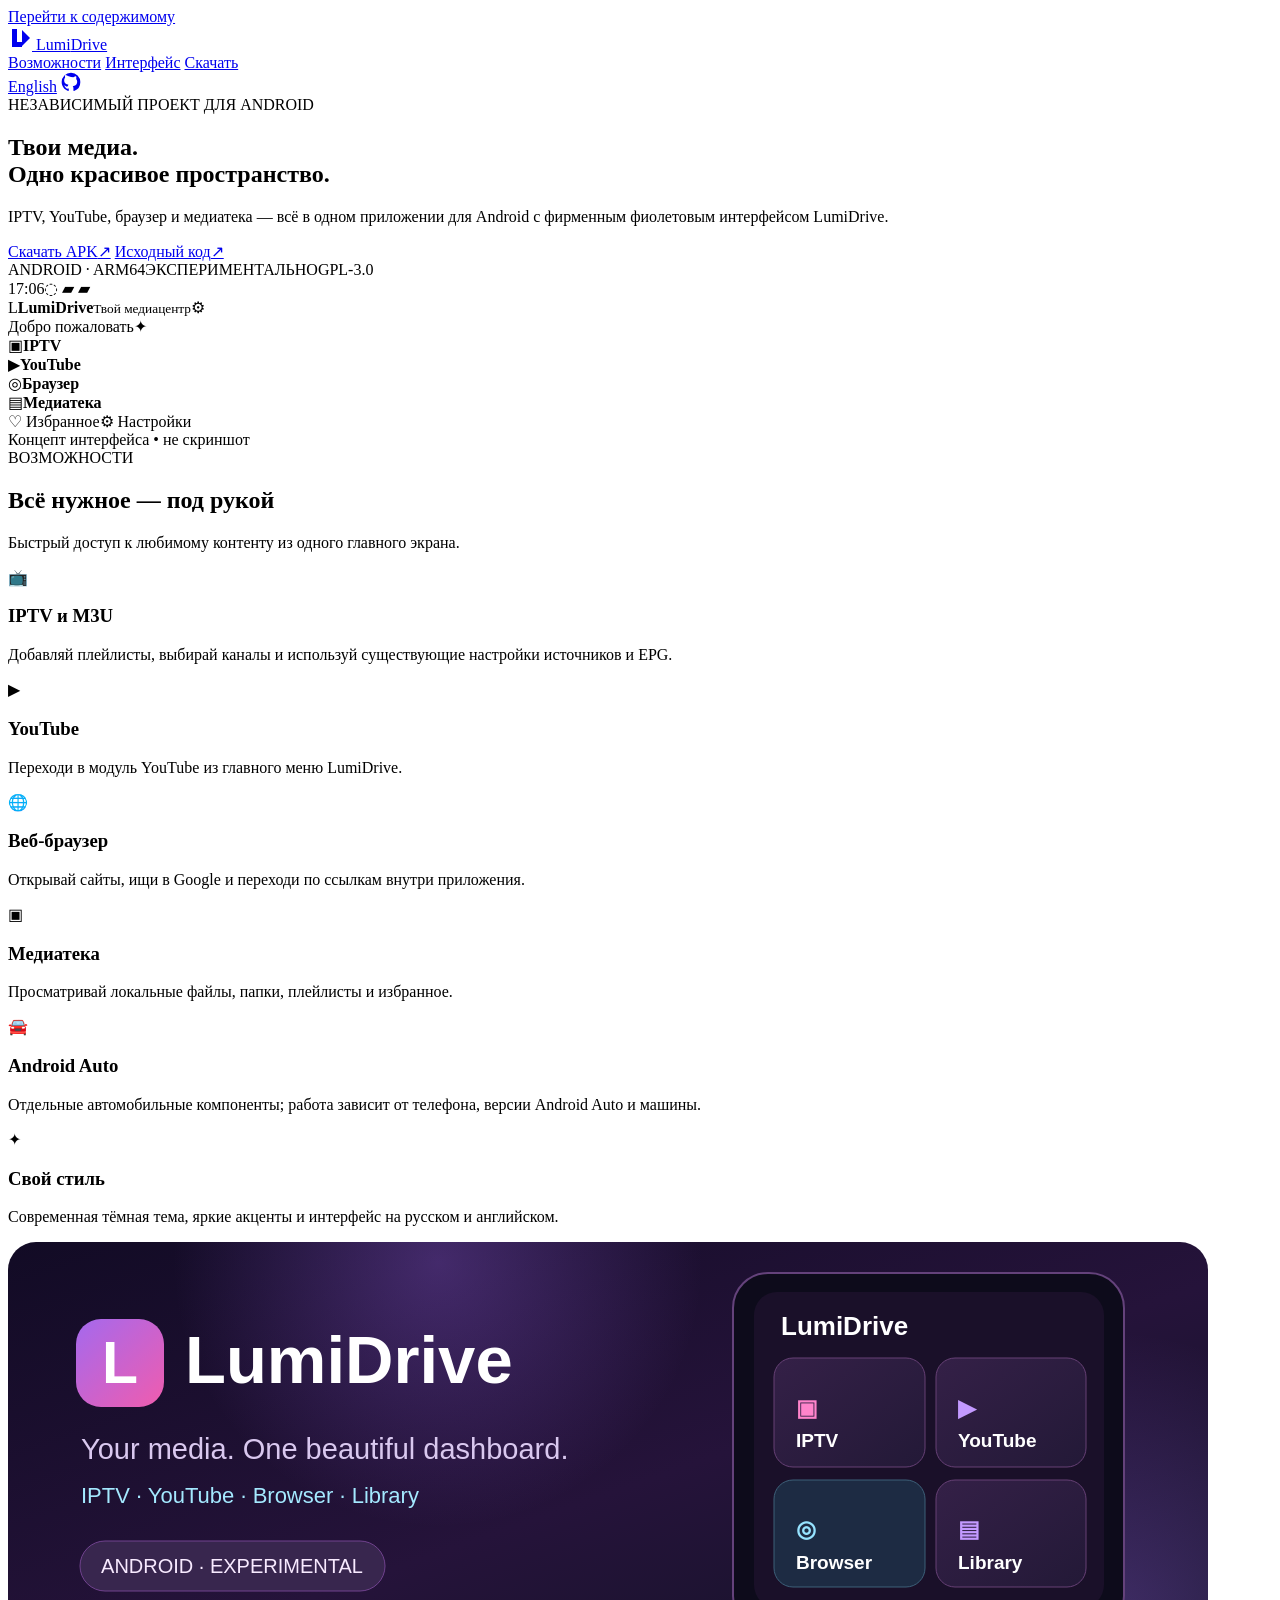
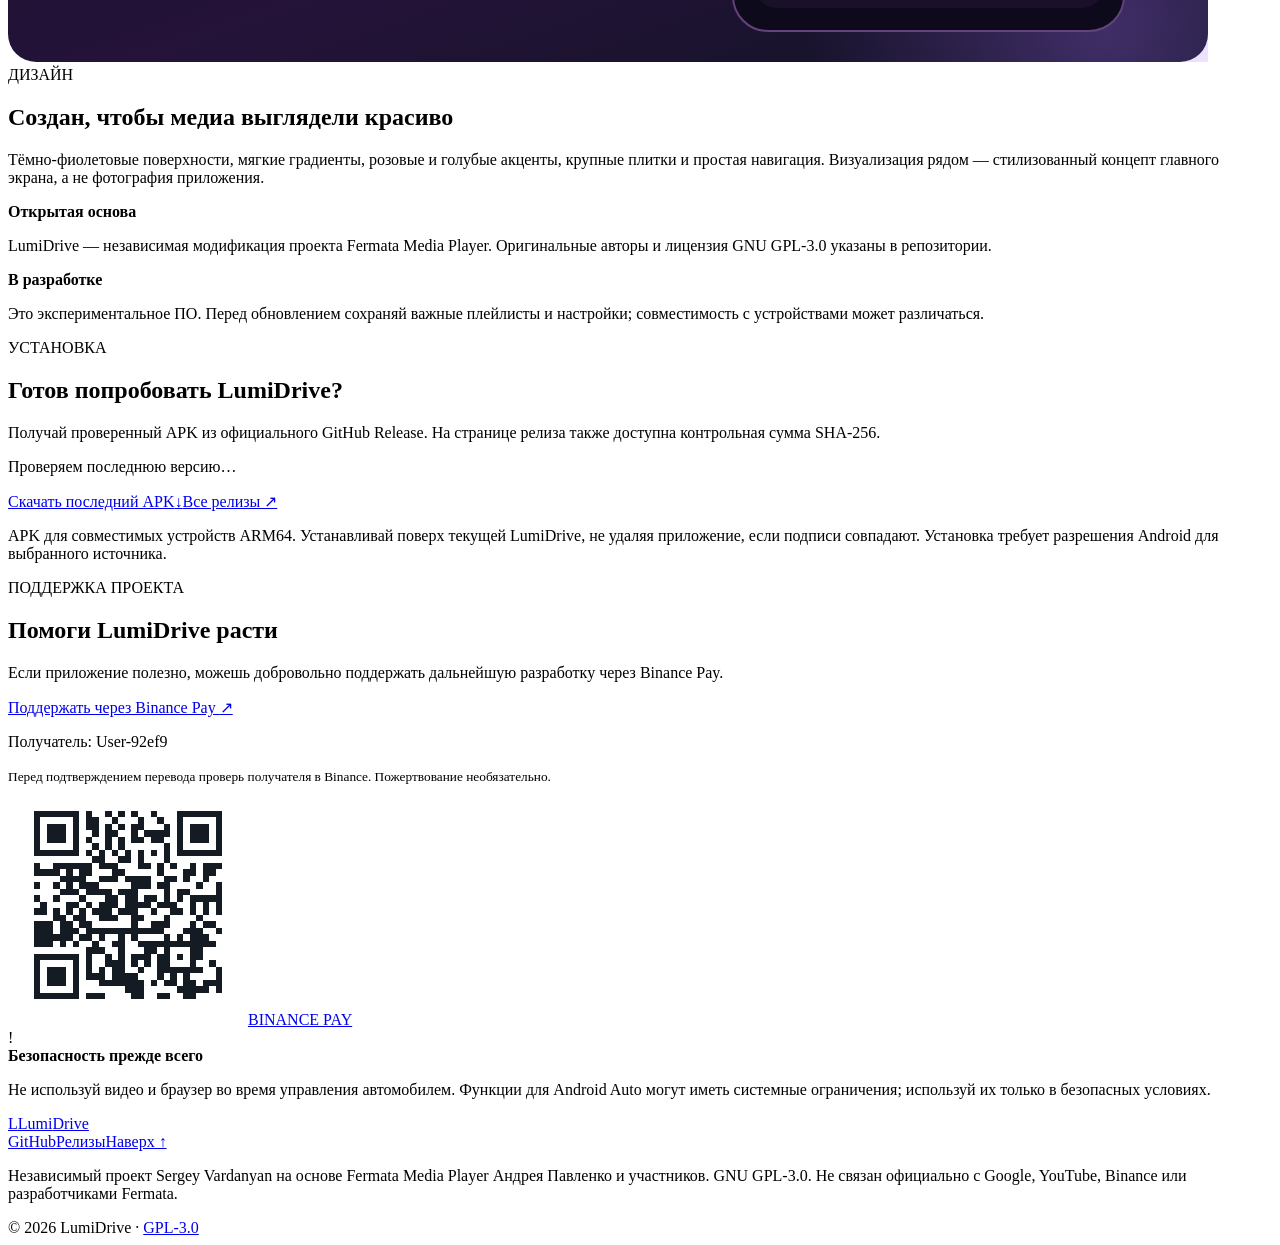
==== docs/index.html @ 48876ef6 "site: add bilingual SEO-ready LumiDrive landing page" ====
<!DOCTYPE html>
<html lang="ru">
<head>
  <meta charset="UTF-8">
  <meta name="viewport" content="width=device-width, initial-scale=1, viewport-fit=cover">
  <meta name="theme-color" content="#100b20">
  <meta name="robots" content="index,follow,max-image-preview:large">
  <title>LumiDrive — IPTV, мультимедиа и Android Auto | Официальный сайт</title>
  <meta name="description" content="LumiDrive — экспериментальный мультимедийный плеер для Android: IPTV M3U, YouTube, веб-браузер и медиатека. Официальные APK-релизы, исходный код и поддержка проекта.">
  <link rel="canonical" href="https://serge9900.github.io/LumiDrive-build/">
  <link rel="alternate" hreflang="ru" href="https://serge9900.github.io/LumiDrive-build/">
  <link rel="alternate" hreflang="en" href="https://serge9900.github.io/LumiDrive-build/en/">
  <link rel="alternate" hreflang="x-default" href="https://serge9900.github.io/LumiDrive-build/">
  <meta property="og:type" content="website">
  <meta property="og:site_name" content="LumiDrive">
  <meta property="og:title" content="LumiDrive — IPTV, мультимедиа и Android Auto | Официальный сайт">
  <meta property="og:description" content="LumiDrive — экспериментальный мультимедийный плеер для Android: IPTV M3U, YouTube, веб-браузер и медиатека. Официальные APK-релизы, исходный код и поддержка проекта.">
  <meta property="og:url" content="https://serge9900.github.io/LumiDrive-build/">
  <meta property="og:locale" content="ru_RU">
  <meta property="og:image" content="https://serge9900.github.io/LumiDrive-build/lumidrive-cover.svg">
  <meta name="twitter:card" content="summary_large_image">
  <meta name="twitter:title" content="LumiDrive — IPTV, мультимедиа и Android Auto | Официальный сайт">
  <meta name="twitter:description" content="LumiDrive — экспериментальный мультимедийный плеер для Android: IPTV M3U, YouTube, веб-браузер и медиатека. Официальные APK-релизы, исходный код и поддержка проекта.">
  <link rel="icon" type="image/svg+xml" href="favicon.svg">
  <link rel="stylesheet" href="assets/site.css">
  <script type="application/ld+json">{
  "@context": "https://schema.org",
  "@type": "SoftwareApplication",
  "name": "LumiDrive",
  "url": "https://serge9900.github.io/LumiDrive-build/",
  "description": "LumiDrive — экспериментальный мультимедийный плеер для Android: IPTV M3U, YouTube, веб-браузер и медиатека. Официальные APK-релизы, исходный код и поддержка проекта.",
  "applicationCategory": "MultimediaApplication",
  "operatingSystem": "Android",
  "isAccessibleForFree": true,
  "offers": {
    "@type": "Offer",
    "price": "0",
    "priceCurrency": "USD"
  },
  "creator": {
    "@type": "Person",
    "name": "Sergey Vardanyan",
    "url": "https://github.com/serge9900"
  },
  "license": "https://www.gnu.org/licenses/gpl-3.0.html",
  "downloadUrl": "https://github.com/serge9900/LumiDrive-build/releases/latest",
  "sameAs": [
    "https://github.com/serge9900/LumiDrive-build"
  ],
  "softwareHelp": "https://github.com/serge9900/LumiDrive-build"
}</script>
  <script src="assets/site.js" defer></script>
</head>
<body>
<a class="skip" href="#main">Перейти к содержимому</a>
<div class="site-shell" id="top">
 <header class="header wrap">
  <a class="brand" href="https://serge9900.github.io/LumiDrive-build/" aria-label="LumiDrive — Официальная страница проекта">
    <span class="brand-icon" aria-hidden="true"><svg width="24" height="24" viewBox="0 0 24 24"><path fill="currentColor" d="M4 3h5v13h5v5H4z"/><path fill="currentColor" d="m14 4 8 8-8 8z"/></svg></span>
    <span>Lumi<span class="brand-light">Drive</span></span>
  </a>
  <nav aria-label="Основная навигация">
    <a href="#features">Возможности</a>
    <a href="#interface">Интерфейс</a>
    <a href="#download">Скачать</a>
  </nav>
  <div class="header-actions">
   <a class="language" href="https://serge9900.github.io/LumiDrive-build/en/" lang="en" hreflang="en">English</a>
   <a class="header-github" href="https://github.com/serge9900/LumiDrive-build" target="_blank" rel="noopener noreferrer" aria-label="GitHub">
    <svg viewBox="0 0 24 24" width="20" height="20" aria-hidden="true"><path fill="currentColor" d="M12 .8A11.2 11.2 0 0 0 .8 12c0 5 3.2 9.2 7.7 10.7.6.1.8-.2.8-.6v-2.2c-3.1.7-3.8-1.3-3.8-1.3-.5-1.3-1.2-1.6-1.2-1.6-1-.7.1-.7.1-.7 1.1.1 1.7 1.2 1.7 1.2 1 .1 1.8-.3 2.2-.8.1-.7.4-1.1.7-1.4-2.5-.3-5.2-1.3-5.2-5.6 0-1.3.4-2.3 1.2-3.1-.1-.3-.5-1.5.1-3.1 0 0 1-.3 3.2 1.2A11 11 0 0 1 12 6a11 11 0 0 1 2.9.4c2.2-1.5 3.2-1.2 3.2-1.2.6 1.6.2 2.8.1 3.1.8.8 1.2 1.8 1.2 3.1 0 4.3-2.7 5.3-5.3 5.6.4.3.8 1 .8 2.1v3c0 .4.2.7.8.6A11.2 11.2 0 0 0 23.2 12 11.2 11.2 0 0 0 12 .8Z"/></svg>
   </a>
  </div>
 </header>
 <main id="main">
  <section class="hero wrap" aria-labelledby="hero-title">
   <div class="hero-copy">
    <span class="eyebrow"><span class="pulse"></span>НЕЗАВИСИМЫЙ ПРОЕКТ ДЛЯ ANDROID</span>
    <h1 id="hero-title">Твои медиа.<br><span class="gradient-text">Одно красивое пространство.</span></h1>
    <p class="hero-lead">IPTV, YouTube, браузер и медиатека — всё в одном приложении для Android с фирменным фиолетовым интерфейсом LumiDrive.</p>
    <div class="hero-buttons">
     <a class="btn btn-primary" href="https://github.com/serge9900/LumiDrive-build/releases/latest" data-download target="_blank" rel="noopener noreferrer"><span>Скачать APK</span><span aria-hidden="true">↗</span></a>
     <a class="btn btn-ghost" href="https://github.com/serge9900/LumiDrive-build" target="_blank" rel="noopener noreferrer">Исходный код<span aria-hidden="true">↗</span></a>
    </div>
    <div class="hero-chips"><span>ANDROID · ARM64</span><span>ЭКСПЕРИМЕНТАЛЬНО</span><span>GPL‑3.0</span></div>
   </div>
   <div class="hero-art" id="interface" aria-label="Концепт интерфейса • не скриншот">
    <div class="art-orbit art-orbit-one"></div><div class="art-orbit art-orbit-two"></div>
    <div class="mock-phone">
      <div class="mock-status"><span>17:06</span><span class="status-dots">◌ ▰ ▰</span></div>
      <div class="mock-brand"><span class="mock-logo">L</span><span><strong>LumiDrive</strong><small>Твой медиацентр</small></span><span class="mock-gear">⚙</span></div>
      <div class="mock-welcome">Добро пожаловать<span class="mock-spark">✦</span></div>
      <div class="mock-grid">
       <div class="mock-tile tile-pink"><span class="mock-tile-icon">▣</span><strong>IPTV</strong></div>
       <div class="mock-tile tile-violet"><span class="mock-tile-icon">▶</span><strong>YouTube</strong></div>
       <div class="mock-tile tile-blue"><span class="mock-tile-icon">◎</span><strong>Браузер</strong></div>
       <div class="mock-tile tile-purple"><span class="mock-tile-icon">▤</span><strong>Медиатека</strong></div>
      </div>
      <div class="mock-quick"><span>♡ Избранное</span><span>⚙ Настройки</span></div>
      <div class="mock-bottom"><span></span></div>
    </div>
    <span class="mock-label">Концепт интерфейса • не скриншот</span>
   </div>
  </section>
  <section id="features" class="section wrap">
   <div class="section-heading"><span class="eyebrow">ВОЗМОЖНОСТИ</span><h2>Всё нужное — под рукой</h2><p>Быстрый доступ к любимому контенту из одного главного экрана.</p></div>
   <div class="features"><article class="feature"><span class="feature-icon" aria-hidden="true">📺</span><h3>IPTV и M3U</h3><p>Добавляй плейлисты, выбирай каналы и используй существующие настройки источников и EPG.</p></article>
<article class="feature"><span class="feature-icon" aria-hidden="true">▶</span><h3>YouTube</h3><p>Переходи в модуль YouTube из главного меню LumiDrive.</p></article>
<article class="feature"><span class="feature-icon" aria-hidden="true">🌐</span><h3>Веб-браузер</h3><p>Открывай сайты, ищи в Google и переходи по ссылкам внутри приложения.</p></article>
<article class="feature"><span class="feature-icon" aria-hidden="true">▣</span><h3>Медиатека</h3><p>Просматривай локальные файлы, папки, плейлисты и избранное.</p></article>
<article class="feature"><span class="feature-icon" aria-hidden="true">🚘</span><h3>Android Auto</h3><p>Отдельные автомобильные компоненты; работа зависит от телефона, версии Android Auto и машины.</p></article>
<article class="feature"><span class="feature-icon" aria-hidden="true">✦</span><h3>Свой стиль</h3><p>Современная тёмная тема, яркие акценты и интерфейс на русском и английском.</p></article></div>
  </section>
  <section class="section wrap design-section">
   <div class="design-visual"><img src="lumidrive-cover.svg" loading="lazy" width="1200" height="420" alt="Иллюстрация концепта фиолетового интерфейса LumiDrive"></div>
   <div class="design-copy"><span class="eyebrow">ДИЗАЙН</span><h2>Создан, чтобы медиа выглядели красиво</h2><p>Тёмно-фиолетовые поверхности, мягкие градиенты, розовые и голубые акценты, крупные плитки и простая навигация. Визуализация рядом — стилизованный концепт главного экрана, а не фотография приложения.</p>
    <div class="design-note"><strong>Открытая основа</strong><p>LumiDrive — независимая модификация проекта Fermata Media Player. Оригинальные авторы и лицензия GNU GPL‑3.0 указаны в репозитории.</p></div>
    <div class="design-note"><strong>В разработке</strong><p>Это экспериментальное ПО. Перед обновлением сохраняй важные плейлисты и настройки; совместимость с устройствами может различаться.</p></div>
   </div>
  </section>
  <section class="section wrap download-section" id="download">
    <div class="download-panel"><div><span class="eyebrow">УСТАНОВКА</span><h2>Готов попробовать LumiDrive?</h2><p>Получай проверенный APK из официального GitHub Release. На странице релиза также доступна контрольная сумма SHA‑256.</p>
    <p class="version-line"><span class="version-indicator"></span><span data-latest-version data-fallback="Последний опубликованный релиз">Проверяем последнюю версию…</span></p></div>
    <div class="download-actions"><a class="btn btn-primary" href="https://github.com/serge9900/LumiDrive-build/releases/latest" data-download target="_blank" rel="noopener noreferrer"><span>Скачать последний APK</span><span aria-hidden="true">↓</span></a><a class="secondary-link" href="https://github.com/serge9900/LumiDrive-build/releases" target="_blank" rel="noopener noreferrer">Все релизы ↗</a></div>
    <p class="download-footnote">APK для совместимых устройств ARM64. Устанавливай поверх текущей LumiDrive, не удаляя приложение, если подписи совпадают. Установка требует разрешения Android для выбранного источника.</p></div>
  </section>
  <section class="section wrap support-section" id="support">
   <div class="support-copy"><span class="eyebrow">ПОДДЕРЖКА ПРОЕКТА</span><h2>Помоги LumiDrive расти</h2><p>Если приложение полезно, можешь добровольно поддержать дальнейшую разработку через Binance Pay.</p>
    <a class="btn btn-ghost support-button" href="https://app.binance.com/uni-qr/Jv3MYVZ8" target="_blank" rel="noopener noreferrer">Поддержать через Binance Pay <span aria-hidden="true">↗</span></a>
    <p class="support-recipient">Получатель: User-92ef9</p>
    <small class="support-caution">Перед подтверждением перевода проверь получателя в Binance. Пожертвование необязательно.</small>
   </div>
   <a href="https://app.binance.com/uni-qr/Jv3MYVZ8" class="qr-card" target="_blank" rel="noopener noreferrer" aria-label="Поддержать через Binance Pay"><img src="binance-pay-qr.svg" loading="lazy" width="240" height="240" alt="QR-код Binance Pay для добровольной поддержки LumiDrive"><span>BINANCE PAY</span></a>
  </section>
  <aside class="wrap safety"><span class="safety-icon" aria-hidden="true">!</span><div><strong>Безопасность прежде всего</strong><p>Не используй видео и браузер во время управления автомобилем. Функции для Android Auto могут иметь системные ограничения; используй их только в безопасных условиях.</p></div></aside>
 </main>
 <footer class="footer wrap">
  <div class="footer-top"><a class="brand" href="https://serge9900.github.io/LumiDrive-build/"><span class="brand-icon small" aria-hidden="true">L</span><span>Lumi<span class="brand-light">Drive</span></span></a><div class="footer-links"><a href="https://github.com/serge9900/LumiDrive-build" target="_blank" rel="noopener noreferrer">GitHub</a><a href="https://github.com/serge9900/LumiDrive-build/releases" target="_blank" rel="noopener noreferrer">Релизы</a><a href="#top">Наверх ↑</a></div></div>
  <p>Независимый проект Sergey Vardanyan на основе Fermata Media Player Андрея Павленко и участников. GNU GPL‑3.0. Не связан официально с Google, YouTube, Binance или разработчиками Fermata.</p><span class="copyright">© 2026 LumiDrive · <a href="https://github.com/serge9900/LumiDrive-build/blob/main/LICENSE" target="_blank" rel="noopener noreferrer">GPL‑3.0</a></span>
 </footer>
</div>
</body></html>
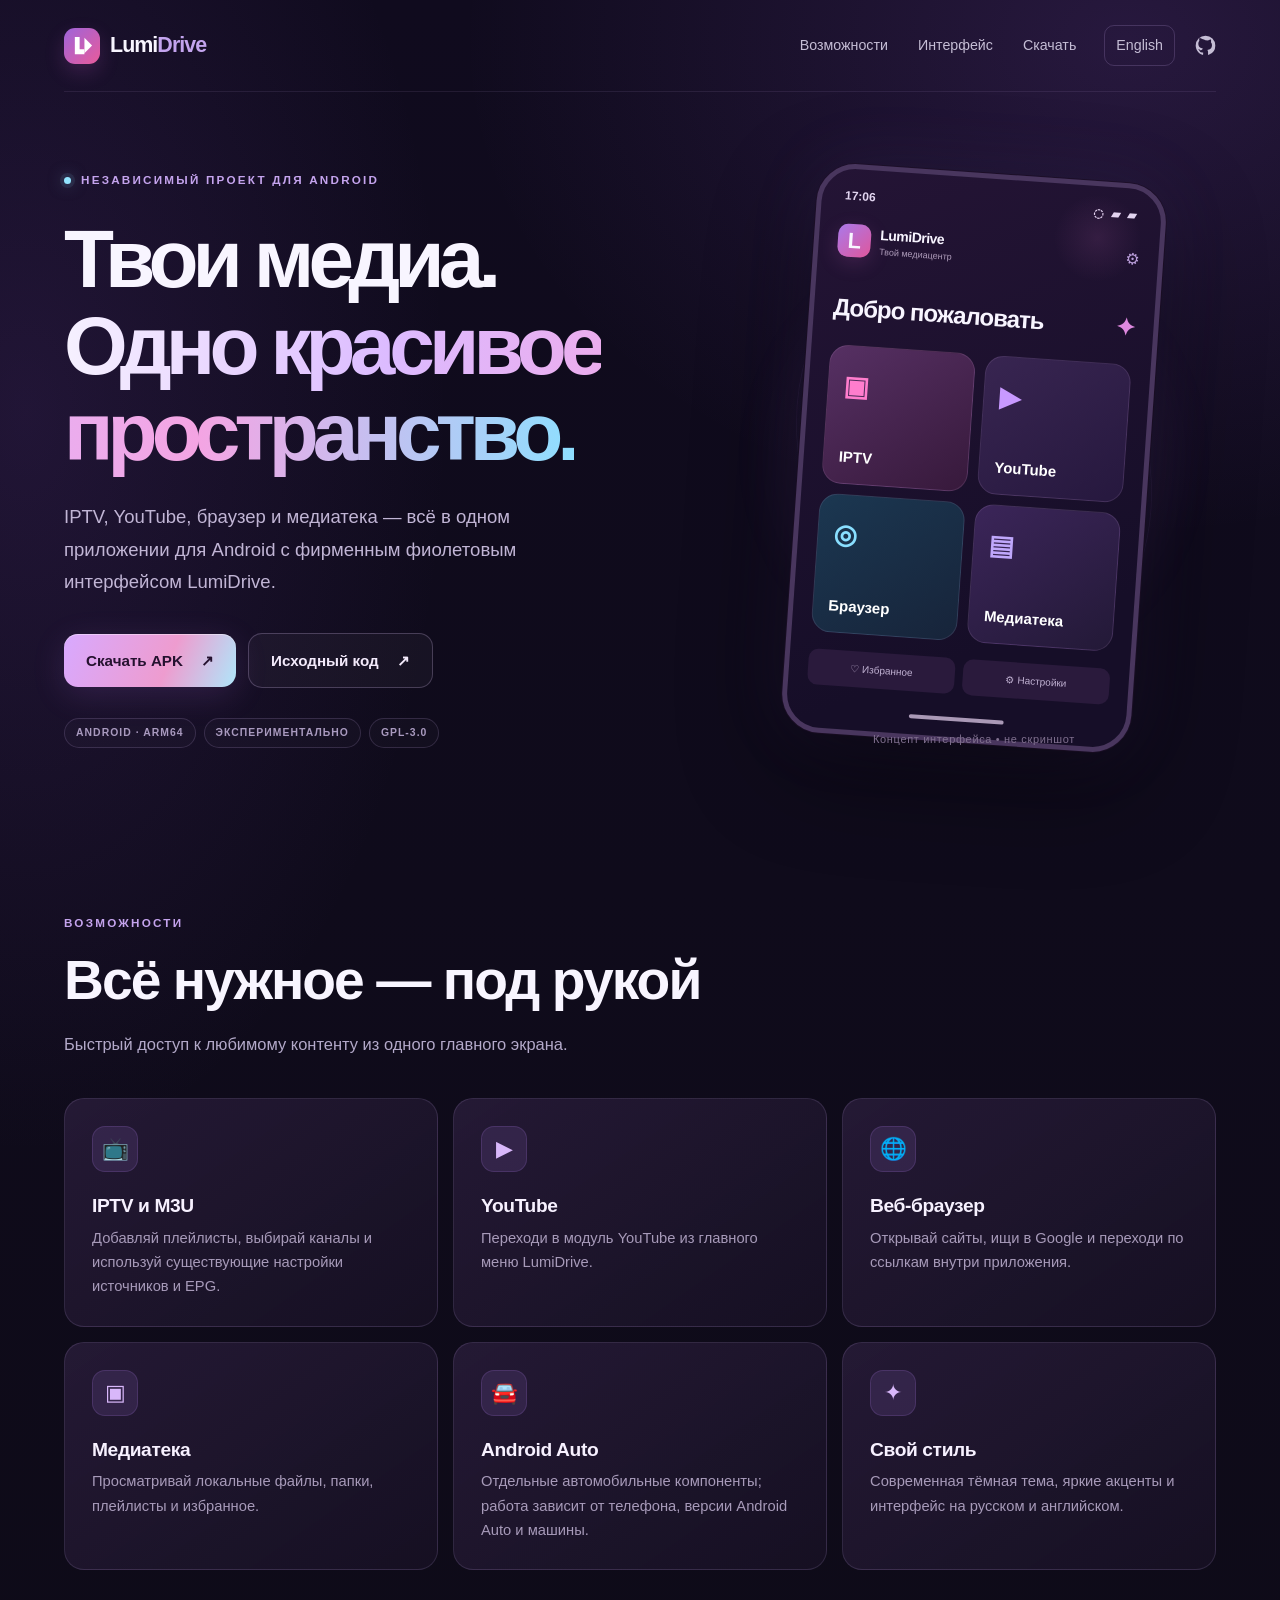
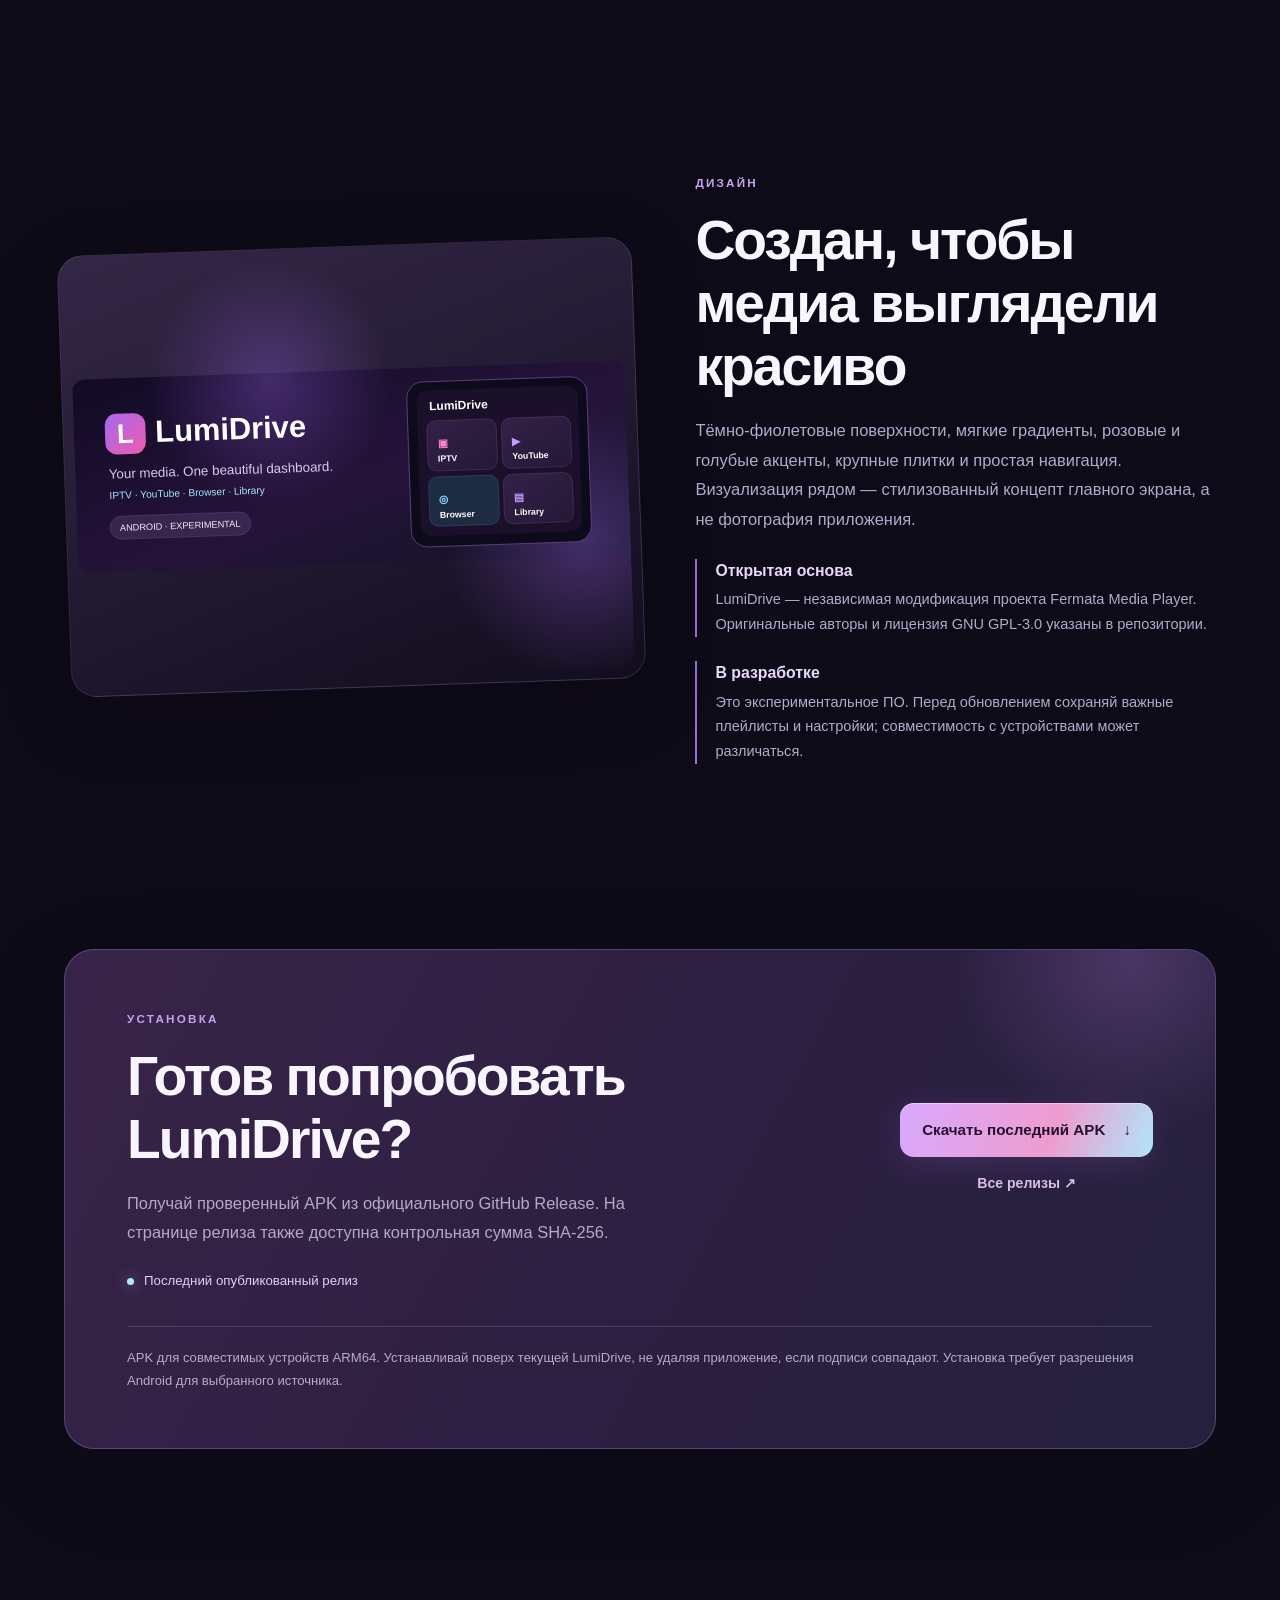
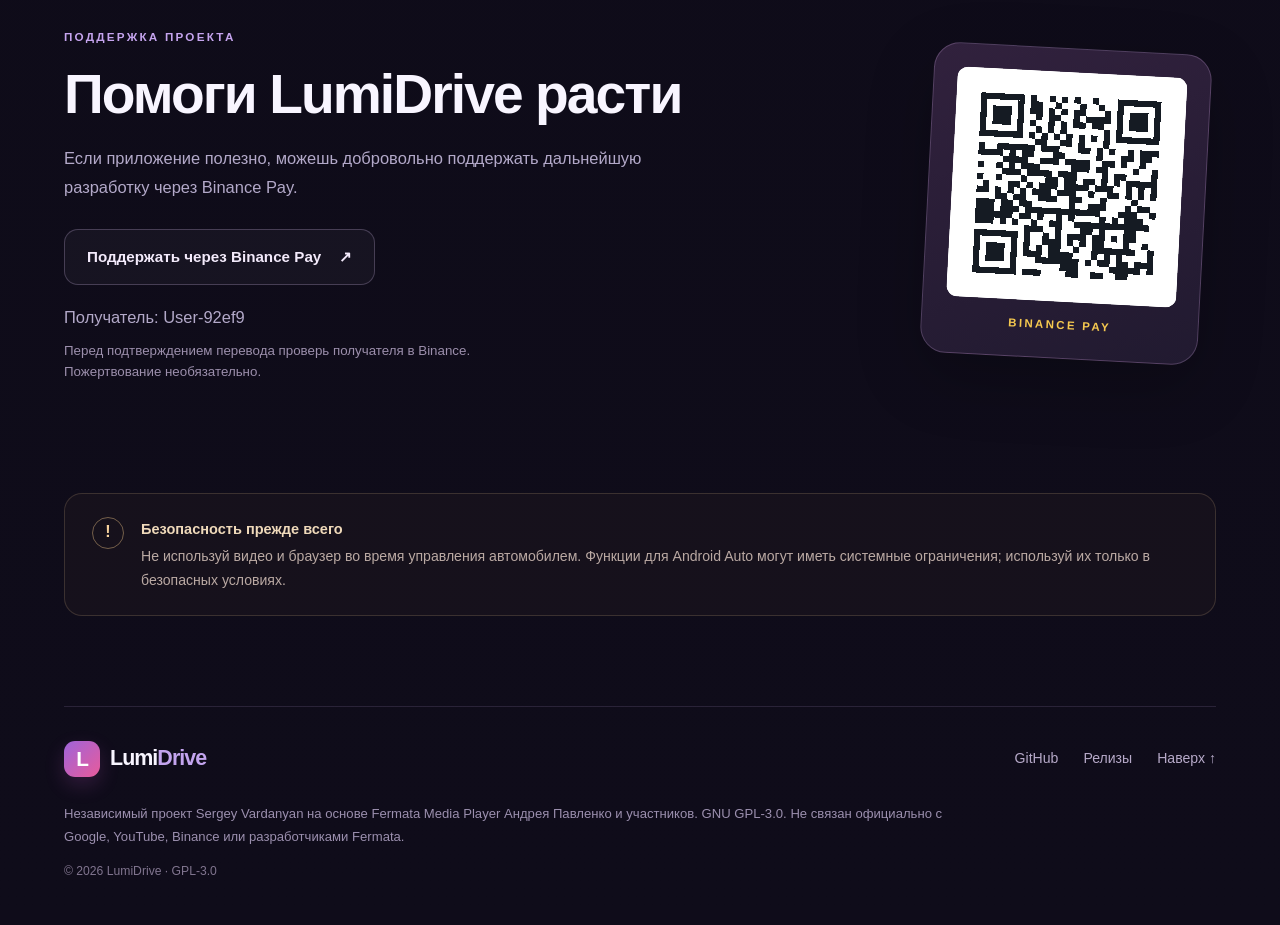
==== commit 2e65fd28: "site: link GPL-3.0 attribution to upstream license" ====
--- a/docs/index.html
+++ b/docs/index.html
@@ -135,7 +135,7 @@
  </main>
  <footer class="footer wrap">
   <div class="footer-top"><a class="brand" href="https://serge9900.github.io/LumiDrive-build/"><span class="brand-icon small" aria-hidden="true">L</span><span>Lumi<span class="brand-light">Drive</span></span></a><div class="footer-links"><a href="https://github.com/serge9900/LumiDrive-build" target="_blank" rel="noopener noreferrer">GitHub</a><a href="https://github.com/serge9900/LumiDrive-build/releases" target="_blank" rel="noopener noreferrer">Релизы</a><a href="#top">Наверх ↑</a></div></div>
-  <p>Независимый проект Sergey Vardanyan на основе Fermata Media Player Андрея Павленко и участников. GNU GPL‑3.0. Не связан официально с Google, YouTube, Binance или разработчиками Fermata.</p><span class="copyright">© 2026 LumiDrive · <a href="https://github.com/serge9900/LumiDrive-build/blob/main/LICENSE" target="_blank" rel="noopener noreferrer">GPL‑3.0</a></span>
+  <p>Независимый проект Sergey Vardanyan на основе Fermata Media Player Андрея Павленко и участников. GNU GPL‑3.0. Не связан официально с Google, YouTube, Binance или разработчиками Fermata.</p><span class="copyright">© 2026 LumiDrive · <a href="https://github.com/AndreyPavlenko/Fermata/blob/2.0.2/LICENSE" target="_blank" rel="noopener noreferrer">GPL‑3.0</a></span>
  </footer>
 </div>
 </body></html>
--- a/docs/assets/site.css
+++ b/docs/assets/site.css
@@ -0,0 +1,201 @@
+@charset "UTF-8";
+:root {
+  color-scheme: dark;
+  --bg: #0e0b18;
+  --bg2: #110f21;
+  --surface: #191326;
+  --surface2: #241a37;
+  --line: rgba(201, 177, 242, .14);
+  --text: #f8f5ff;
+  --muted: #b3a9c9;
+  --violet: #b98aff;
+  --pink: #ff83cb;
+  --cyan: #93e5ff;
+  --focus: #a8e6ff;
+}
+* { box-sizing: border-box; }
+html { scroll-behavior: smooth; scroll-padding-top: 86px; }
+body { margin: 0; min-width: 320px; background: var(--bg); color: var(--text); font-family: Inter, -apple-system, BlinkMacSystemFont, "Segoe UI", "Helvetica Neue", Arial, sans-serif; -webkit-font-smoothing: antialiased; line-height: 1.55; }
+a { color: inherit; text-decoration: none; }
+button, a { -webkit-tap-highlight-color: transparent; }
+a:focus-visible { outline: 3px solid var(--focus); outline-offset: 5px; border-radius: 8px; }
+img, svg { max-width: 100%; }
+img { display: block; }
+p { margin: 0; }
+h1,h2,h3 { margin: 0; line-height: 1.14; letter-spacing: -.035em; }
+h2 { font-size: clamp(2rem,4.4vw,3.45rem); }
+h3 { font-size: 1.2rem; letter-spacing: -.02em; }
+.wrap { width: min(1152px, calc(100% - 64px)); margin-inline: auto; }
+.skip { position: fixed; z-index: 1000; top: -100px; left: 16px; background: white; color: black; padding: 12px 18px; border-radius: 10px; }
+.skip:focus { top: 16px; }
+.site-shell { position: relative; isolation: isolate; overflow: hidden; background: radial-gradient(ellipse 52% 12% at 88% 1%, rgba(171, 99, 243, .15), transparent 100%), radial-gradient(ellipse 33% 18% at 2% 10%, rgba(114, 66, 170, .18), transparent 100%), linear-gradient(180deg,#100b1e 0%,#0e0b18 43%,#0f0c1a 100%); }
+.site-shell::before { content:""; position: absolute; inset: 0; z-index:-1; pointer-events:none; opacity:.22; background-image:radial-gradient(rgba(255,255,255,.2) .45px,transparent .45px); background-size:26px 26px; mask-image:linear-gradient(to bottom,black,transparent 35%); }
+.header { height: 92px; display:flex; align-items:center; justify-content:space-between; gap:28px; border-bottom:1px solid rgba(216,183,255,.09); position: relative; z-index: 5; }
+.brand { display:inline-flex; gap:10px; align-items:center; font-size:1.34rem; font-weight:760; letter-spacing:-.045em; white-space:nowrap; }
+.brand-light { color:#c3a4ee; }
+.brand-icon { display:grid; place-items:center; width:36px; height:36px; border-radius:11px; background:linear-gradient(135deg,#9e64da,#e85b9b); color:white; box-shadow:0 8px 20px rgba(209,92,216,.18); }
+.brand-icon svg { width:23px; height:23px; }
+.brand-icon.small { font-weight:900; font-size:1.3rem; }
+.header nav { display:flex; gap:30px; margin-left:auto; }
+.header nav a, .header-actions a { color:#c5bdd5; font-size:.89rem; font-weight:530; transition:color .2s; }
+.header nav a:hover, .header-actions a:hover, .footer a:hover { color:white; }
+.header-actions { display:flex; gap:20px; align-items:center; }
+.language { padding:8px 11px; border:1px solid rgba(216,183,255,.18); border-radius:10px; }
+.header-github { display:flex; align-items:center; }
+.header-github svg { width:21px; height:21px; }
+.eyebrow { display:inline-flex; align-items:center; gap:10px; color:#c5a4ee; font-size:.73rem; line-height:1.4; font-weight:750; letter-spacing:.19em; text-transform:uppercase; }
+.pulse { display:inline-block; height:7px; width:7px; border-radius:50%; background:var(--cyan); box-shadow:0 0 0 4px rgba(144,221,250,.09),0 0 16px rgba(144,221,250,.5); }
+.hero { min-height:650px; padding-top:75px; padding-bottom:72px; display:grid; grid-template-columns:minmax(0,1.12fr) minmax(370px,.88fr); align-items:center; column-gap:52px; }
+.hero-copy { position:relative; z-index:2; }
+.hero h1 { font-size:clamp(3.45rem, 6.4vw, 5.85rem); letter-spacing:-.072em; font-weight:785; margin-top:24px; line-height:1.06; }
+.gradient-text { background:linear-gradient(93deg,#f6f1ff 0%,#dcbbff 31%,#f4a4e3 64%,#8edfff 100%); -webkit-background-clip:text; background-clip:text; color:transparent; }
+.hero-lead { color:#c1b5d5; font-size:clamp(1.04rem,1.45vw,1.18rem); margin-top:25px; max-width:530px; line-height:1.75; }
+.hero-buttons { display:flex; align-items:center; flex-wrap:wrap; gap:12px; margin-top:34px; }
+.btn { display:inline-flex; align-items:center; justify-content:center; text-align:center; gap:18px; border-radius:14px; padding:15px 22px; min-height:52px; font-weight:730; font-size:.95rem; transition:transform .2s ease,box-shadow .2s ease,border-color .2s ease,background .2s ease; }
+.btn:hover { transform:translateY(-2px); }
+.btn-primary { color:#25112f; background:linear-gradient(112deg,#d8a9ff 0%,#ee9ccf 60%,#afe6fa 100%); box-shadow:0 8px 33px rgba(179,113,228,.16),inset 0 1px rgba(255,255,255,.4); }
+.btn-primary:hover { box-shadow:0 12px 42px rgba(190,130,255,.25); }
+.btn-ghost { border:1px solid rgba(229,204,255,.23); background:rgba(255,255,255,.035); color:#f3eafb; }
+.btn-ghost:hover { background:rgba(255,255,255,.08); border-color:rgba(229,204,255,.42); }
+.hero-chips { margin-top:30px; display:flex; flex-wrap:wrap; gap:8px; }
+.hero-chips span { font-size:.65rem; letter-spacing:.1em; color:#a99abf; border:1px solid rgba(204,176,244,.17); border-radius:100px; padding:6px 11px; background:rgba(255,255,255,.02); font-weight:700; }
+.hero-art { min-height:560px; position:relative; display:flex; justify-content:center; align-items:center; }
+.art-orbit { position:absolute; border-radius:50%; pointer-events:none; }
+.art-orbit-one { height:440px; width:440px; background:radial-gradient(circle,rgba(168,99,225,.32) 0,rgba(168,99,225,.075) 48%,transparent 73%); filter:blur(15px); }
+.art-orbit-two { width:440px; height:440px; border:1px solid rgba(176,126,240,.08); transform:rotate(-20deg) scaleX(.78); }
+.mock-phone { width:min(350px,86%); min-height:536px; padding:17px 19px 16px; border-radius:39px; border:5px solid #49365e; background:linear-gradient(155deg,#241435 0%,#160e28 78%); box-shadow:0 32px 100px rgba(0,0,0,.48),0 0 0 1px #20112d,0 0 70px rgba(159,103,255,.10); transform:rotate(4deg); position:relative; }
+.mock-phone::after { content:""; position:absolute; top:8px; right:18px; width:88px; height:88px; background:radial-gradient(circle,rgba(236,126,214,.10),transparent 70%); pointer-events:none; }
+.mock-status { display:flex; justify-content:space-between; color:#e2d5f0; font-size:12px; font-weight:760; padding:1px 4px 17px; }
+.status-dots { letter-spacing:2px; }
+.mock-brand { display:flex; align-items:center; gap:9px; }
+.mock-logo { flex:none; display:grid; place-items:center; width:33px;height:33px; border-radius:10px; font-size:22px; font-weight:800; background:linear-gradient(135deg,#aa79ea,#df579c); box-shadow:0 6px 20px rgba(222,106,208,.17); }
+.mock-brand strong { display:block; font-size:14px; letter-spacing:-.035em; }
+.mock-brand small { display:block; color:#ae9cba; font-size:9px; }
+.mock-gear { margin-left:auto; color:#ba9edb; }
+.mock-welcome { font-size:24px; font-weight:760; letter-spacing:-.04em; margin:31px 0 19px; }
+.mock-spark { float:right; color:#de89df; }
+.mock-grid { display:grid; grid-template-columns:1fr 1fr; gap:10px; }
+.mock-tile { min-height:139px; border-radius:19px; padding:20px 15px 15px; display:flex; flex-direction:column; justify-content:space-between; border:1px solid rgba(239,195,255,.11); }
+.mock-tile strong { color:#fff; font-size:15px; }
+.mock-tile-icon { font-weight:760; font-size:27px; }
+.tile-pink { background:linear-gradient(145deg,#563063,#37193b); }
+.tile-pink .mock-tile-icon {color:#ff7dcd;}
+.tile-violet { background:linear-gradient(145deg,#382551,#26183e); }
+.tile-violet .mock-tile-icon {color:#c899ff;}
+.tile-blue { background:linear-gradient(145deg,#1b3751,#17243a); }
+.tile-blue .mock-tile-icon {color:#89dfff;}
+.tile-purple { background:linear-gradient(145deg,#3b2559,#231937); }
+.tile-purple .mock-tile-icon {color:#bfa7fb;}
+.mock-quick { display:flex; gap:8px; margin-top:17px; font-size:10px; color:#c0b1d2; }
+.mock-quick span { flex:1; padding:10px 6px; border-radius:10px; text-align:center; background:#2a1a3c; }
+.mock-bottom { width:95px; height:4px; background:#c5b2cf; border-radius:10px; margin:23px auto 0; opacity:.85; }
+.mock-label { position:absolute; bottom:-5px; left:50%; white-space:nowrap; transform:translateX(-50%); font-size:11px; color:#80708f; letter-spacing:.06em; }
+.section { padding-block:90px; }
+.section-heading { max-width:680px; margin-bottom:38px; }
+.section-heading h2, .design-copy h2, .support-copy h2, .download-panel h2 { margin-top:14px; }
+.section-heading p, .design-copy>p, .support-copy>p, .download-panel>div>p:not(.version-line) { max-width:600px; color:var(--muted); margin-top:18px; line-height:1.8; font-size:1.03rem; }
+.features { display:grid; grid-template-columns:repeat(3,minmax(0,1fr)); gap:15px; }
+.feature { min-height:215px; padding:27px; border-radius:20px; border:1px solid var(--line); background:linear-gradient(145deg,rgba(45,31,63,.72),rgba(23,17,36,.86)); transition:transform .2s,border-color .2s; }
+.feature:hover { transform:translateY(-3px); border-color:rgba(193,145,250,.35); }
+.feature-icon { display:grid; place-items:center; width:46px;height:46px; border-radius:13px; background:rgba(179,131,242,.12); border:1px solid rgba(185,129,240,.17); color:#d8b7fa; font-size:1.35rem; margin-bottom:23px; }
+.feature h3 { color:#f7f1ff; margin-bottom:9px; }
+.feature p { font-size:.92rem; line-height:1.65; color:#a79ab9; }
+.design-section { display:grid; grid-template-columns:1.05fr .95fr; align-items:center; gap:56px; padding-block:110px; }
+.design-visual { padding:10px; border-radius:26px; background:linear-gradient(160deg,rgba(186,140,235,.22),rgba(75,46,104,.08)); border:1px solid rgba(198,151,238,.16); box-shadow:0 22px 70px rgba(0,0,0,.22); transform:rotate(-2deg); }
+.design-visual img { border-radius:17px; }
+.design-copy h2 { max-width:500px; }
+.design-note { margin-top:24px; border-left:2px solid #9670d4; padding-left:18px; }
+.design-note strong { font-size:.99rem; color:#e8d9f8; }
+.design-note p { color:var(--muted); margin-top:4px; font-size:.91rem; line-height:1.7; }
+.download-section { padding-block:75px 85px; }
+.download-panel { display:grid; grid-template-columns:1.35fr .65fr; gap:35px 38px; align-items:center; padding:56px 62px; border-radius:30px; position:relative; overflow:hidden; background:linear-gradient(118deg,#382448,#2c1f41 56%,#24213d 100%); border:1px solid rgba(206,161,249,.27); box-shadow:0 28px 90px rgba(0,0,0,.17); }
+.download-panel::before { content:""; position:absolute; width:370px; height:370px; right:-100px; top:-175px; border-radius:50%; background:radial-gradient(circle,rgba(210,141,250,.20),transparent 67%); }
+.download-panel h2 { max-width:540px; }
+.download-panel>div { position:relative; }
+.download-panel>div>p:not(.version-line) { max-width:510px; }
+.version-line { display:flex; align-items:center; gap:10px; margin-top:23px; color:#e0cefc; font-size:.83rem; }
+.version-indicator { width:7px;height:7px;border-radius:50%;background:#aee9ff; box-shadow:0 0 14px rgba(167,224,255,.5); }
+.download-actions { display:flex; flex-direction:column; align-items:stretch; justify-content:center; gap:16px; max-width:290px; justify-self:end; }
+.download-actions .btn { white-space:nowrap; }
+.secondary-link { color:#d8bee9; font-size:.88rem; font-weight:600; text-align:center; }
+.secondary-link:hover { color:white; }
+.download-footnote { grid-column:1 / -1; color:#b9aaca; font-size:.82rem; line-height:1.7; border-top:1px solid rgba(231,206,255,.15); padding-top:20px; }
+.support-section { display:grid; grid-template-columns:1fr 300px; gap:60px; align-items:center; padding-block:90px 100px; }
+.support-copy h2 { max-width:650px; }
+.support-button { margin-top:26px; }
+.support-recipient { color:#dcc8ef; font-size:.88rem; margin-top:18px; }
+.support-caution { max-width:500px; display:block; color:#9c8fac; margin-top:9px; }
+.qr-card { justify-self:center; display:flex; flex-direction:column; align-items:center; border-radius:26px; padding:23px; background:linear-gradient(160deg,#31213d,#211a30); border:1px solid rgba(226,183,242,.23); box-shadow:0 22px 65px rgba(0,0,0,.22); transform:rotate(3deg); transition:transform .2s; }
+.qr-card:hover { transform:rotate(0deg) translateY(-3px); }
+.qr-card img { border-radius:11px; width:230px; height:230px; background:white; object-fit:contain; }
+.qr-card span { font-size:.72rem; letter-spacing:.2em; margin-top:15px; font-weight:850; color:#f6c94f; }
+.safety { border:1px solid rgba(225,195,147,.18); border-radius:18px; background:rgba(125,86,61,.07); display:flex; gap:17px; padding:23px 27px; margin-block:10px 90px; }
+.safety-icon { display:grid; place-items:center; flex:none; width:32px;height:32px; font-weight:800; border:1px solid rgba(255,209,144,.40); border-radius:50%; color:#f7d39e; }
+.safety strong { color:#efd9ba; font-size:.91rem; }
+.safety p { color:#baa9a3; font-size:.88rem; line-height:1.65; margin-top:4px; }
+.footer { border-top:1px solid var(--line); padding-top:34px; padding-bottom:42px; }
+.footer-top { display:flex; align-items:center; justify-content:space-between; gap:25px; }
+.footer-links { display:flex; gap:25px; color:#b6a9c8; font-size:.88rem; }
+.footer>p { max-width:880px; margin-top:26px; line-height:1.75; color:#9b8fae; font-size:.82rem; }
+.copyright { display:inline-block; color:#81758f; margin-top:13px; font-size:.76rem; }
+@media (max-width: 1000px) {
+ .hero { column-gap:14px; grid-template-columns:1.1fr .9fr; }
+ .hero h1 { font-size:clamp(3rem,6vw,5rem); }
+ .mock-phone { transform:rotate(2deg); }
+ .design-section { gap:34px; }
+ .download-panel { padding:45px 37px; }
+}
+@media (max-width: 780px) {
+ .wrap { width:min(580px,calc(100% - 38px)); }
+ .header { height:75px; }
+ .header nav { display:none; }
+ .hero { grid-template-columns:1fr; padding-top:60px; padding-bottom:30px; gap:20px; }
+ .hero h1 { font-size:clamp(3.15rem,9.5vw,4.7rem); }
+ .hero-lead { max-width:540px; }
+ .hero-art { min-height:595px; margin-top:15px; }
+ .mock-phone { transform:rotate(3deg); }
+ .section { padding-block:60px; }
+ .features { grid-template-columns:repeat(2,minmax(0,1fr)); }
+ .design-section { grid-template-columns:1fr; padding-top:80px; }
+ .design-visual { max-width:610px; }
+ .download-panel { grid-template-columns:1fr; gap:25px; padding:40px 30px; }
+ .download-actions { justify-self:start; max-width:none; width:100%; }
+ .download-actions .btn { max-width:350px; }
+ .download-footnote { grid-column:auto; }
+ .support-section { grid-template-columns:1fr; }
+ .qr-card { margin-top:5px; }
+}
+@media (max-width: 500px) {
+ .wrap { width:calc(100% - 32px); }
+ .header { height:72px; }
+ .brand { font-size:1.15rem; }
+ .brand-icon { width:32px; height:32px; border-radius:9px; }
+ .header-actions { gap:12px; }
+ .header-actions a { font-size:.8rem; }
+ .header-github svg {width:18px;height:18px;}
+ .hero { padding-top:50px; }
+ .hero h1 { font-size:clamp(2.75rem,12vw,4.1rem); }
+ .hero-lead { font-size:1rem; }
+ .hero-buttons { align-items:stretch; }
+ .hero-buttons .btn { flex:1 0 46%; gap:10px; padding:15px 11px; font-size:.85rem; }
+ .hero-chips { gap:6px; }
+ .hero-chips span {font-size:.58rem;}
+ .hero-art { min-height:558px; }
+ .mock-phone { width:315px; min-height:510px; }
+ .mock-tile { min-height:128px; }
+ .mock-label { font-size:10px; }
+ .section-heading { margin-bottom:26px; }
+ .features { grid-template-columns:1fr; }
+ .feature { min-height:unset; padding:23px; }
+ .feature-icon { margin-bottom:15px; }
+ .design-section {padding-top:75px;}
+ .download-panel {padding:32px 23px;border-radius:22px;}
+ .download-panel h2 {font-size:2.4rem;}
+ .support-section { gap:25px; }
+ .safety {padding:20px 15px; gap:12px;}
+ .footer-top {align-items:flex-start; flex-direction:column;}
+ .footer-links { gap:18px; }
+}
+@media (prefers-reduced-motion: reduce) {
+ *,*::before,*::after { scroll-behavior:auto!important; animation:none!important; transition:none!important; }
+}
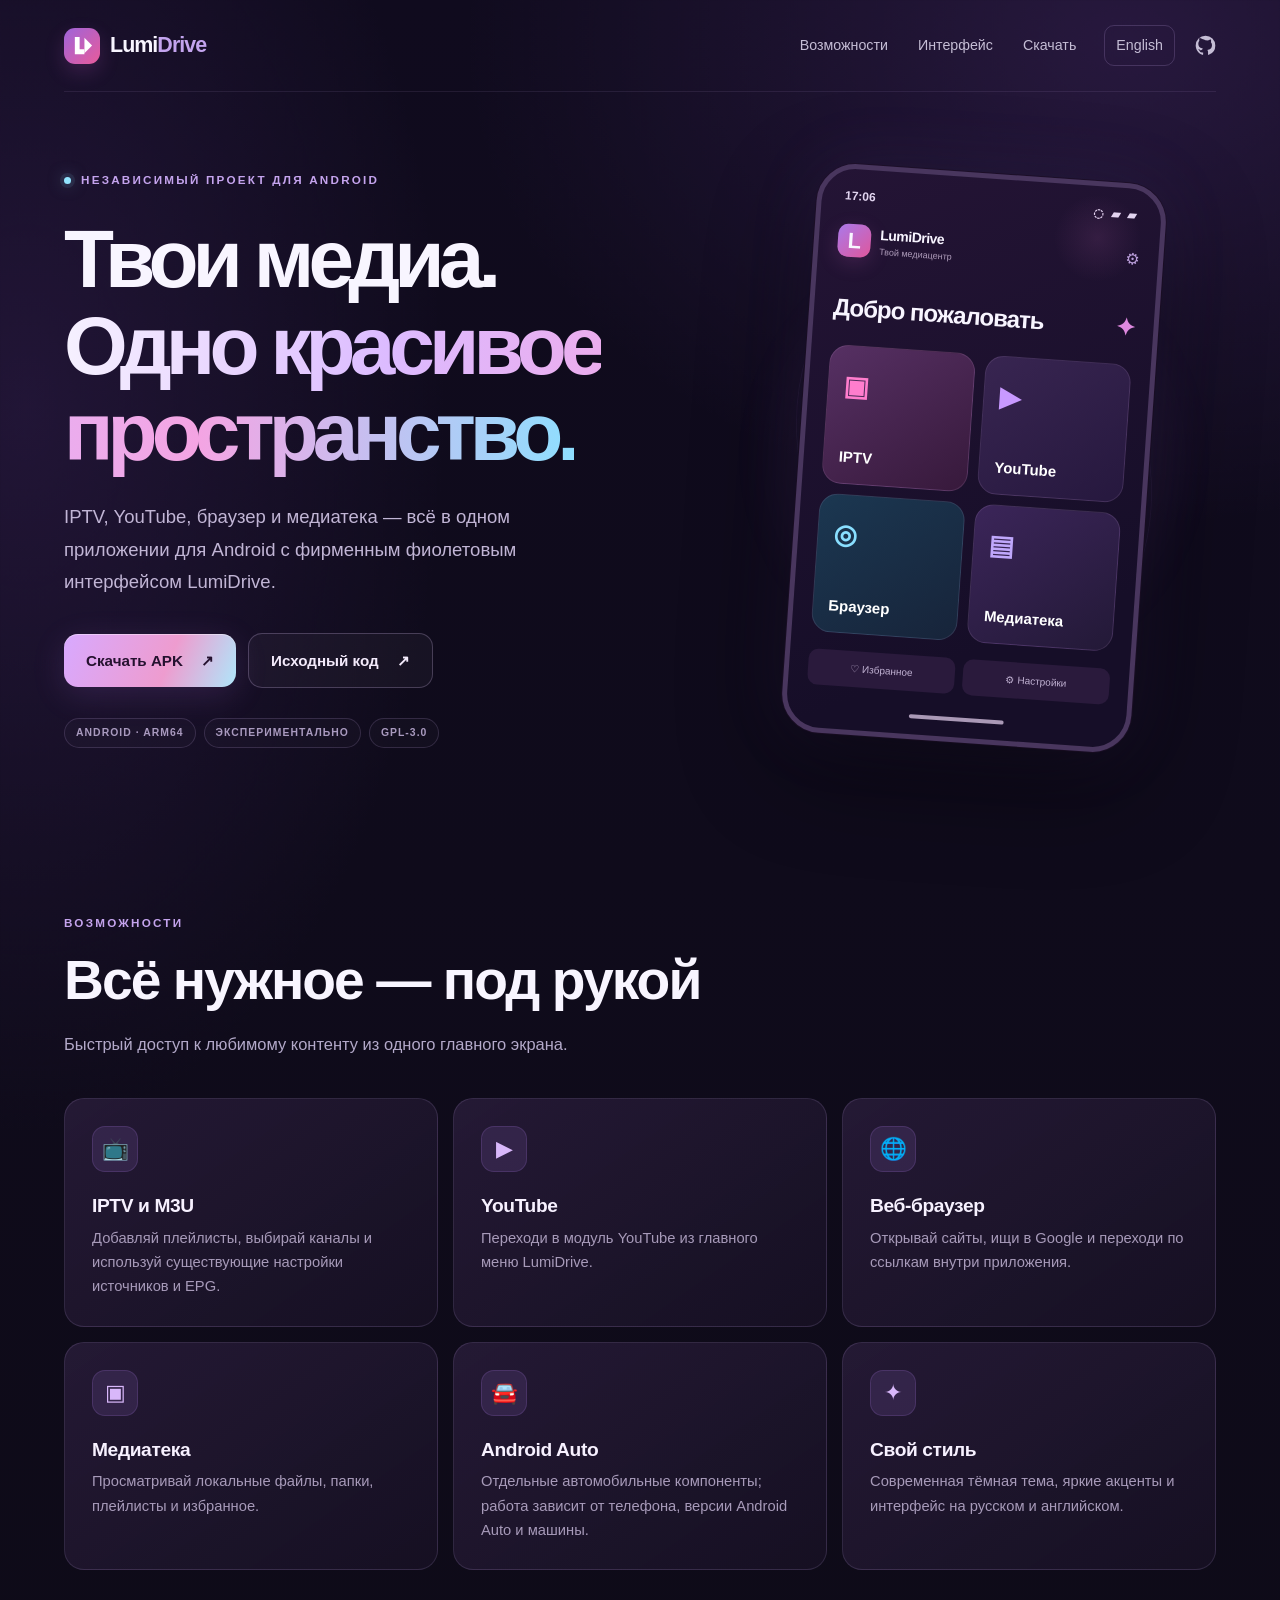
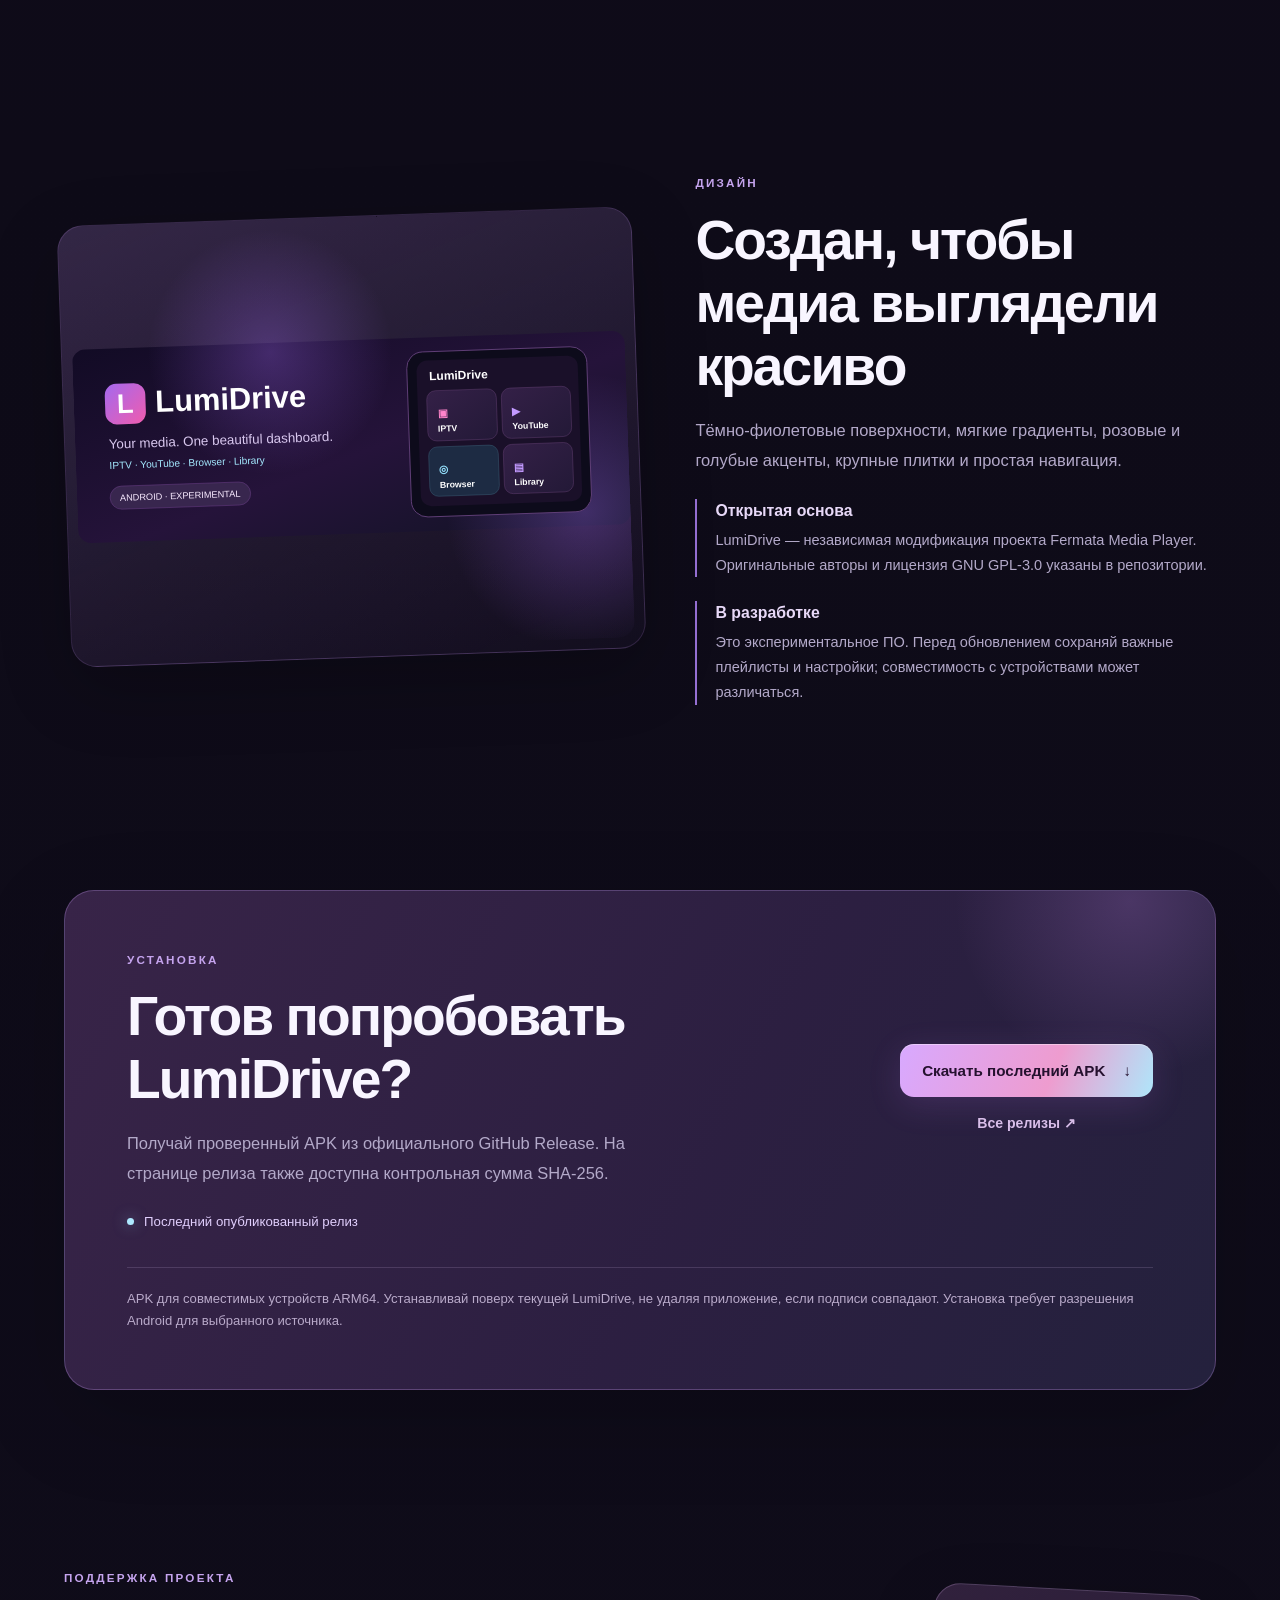
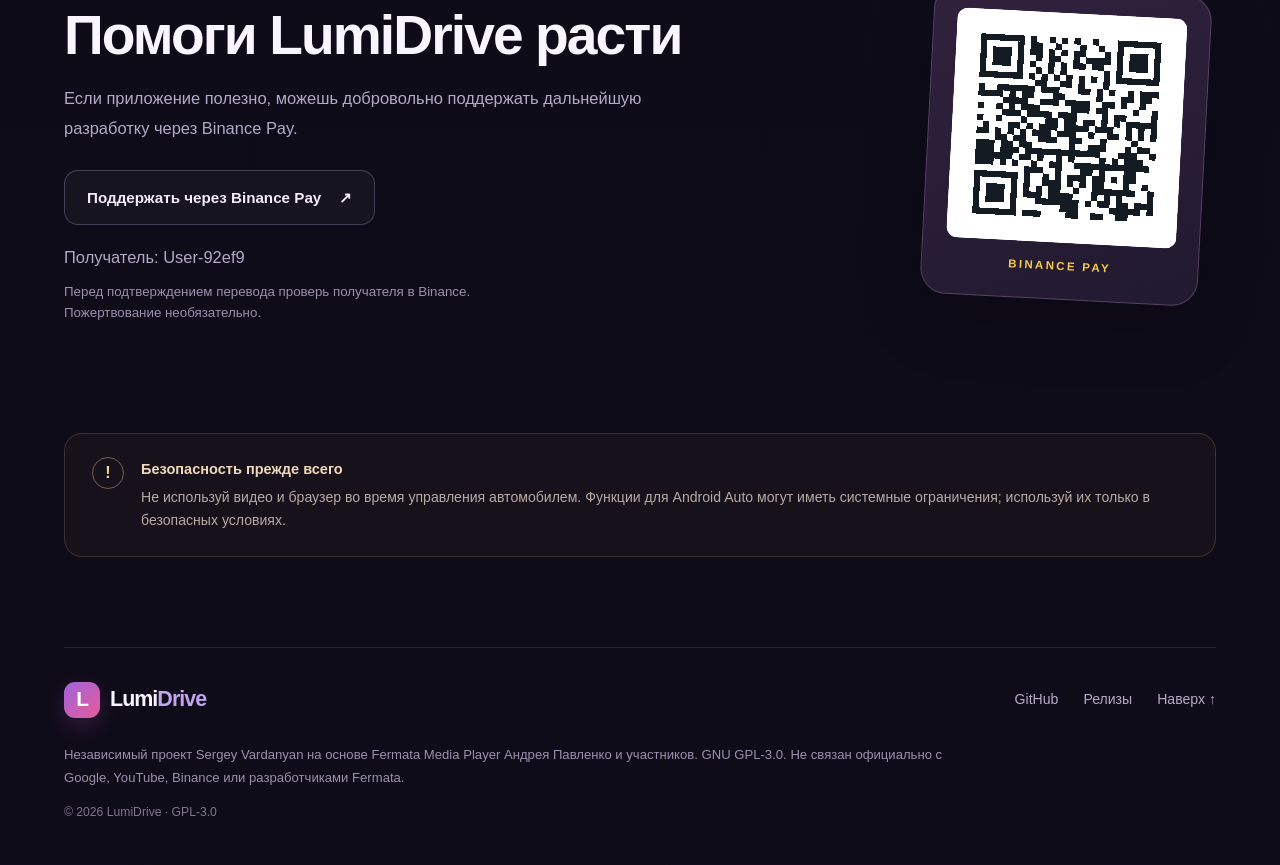
==== commit a761258b: "site: remove UI concept/screenshot captions from LumiDrive landing page" ====
--- a/docs/index.html
+++ b/docs/index.html
@@ -83,7 +83,7 @@
     </div>
     <div class="hero-chips"><span>ANDROID · ARM64</span><span>ЭКСПЕРИМЕНТАЛЬНО</span><span>GPL‑3.0</span></div>
    </div>
-   <div class="hero-art" id="interface" aria-label="Концепт интерфейса • не скриншот">
+   <div class="hero-art" id="interface" aria-label="Иллюстрация главного экрана LumiDrive">
     <div class="art-orbit art-orbit-one"></div><div class="art-orbit art-orbit-two"></div>
     <div class="mock-phone">
       <div class="mock-status"><span>17:06</span><span class="status-dots">◌ ▰ ▰</span></div>
@@ -98,7 +98,6 @@
       <div class="mock-quick"><span>♡ Избранное</span><span>⚙ Настройки</span></div>
       <div class="mock-bottom"><span></span></div>
     </div>
-    <span class="mock-label">Концепт интерфейса • не скриншот</span>
    </div>
   </section>
   <section id="features" class="section wrap">
@@ -111,8 +110,8 @@
 <article class="feature"><span class="feature-icon" aria-hidden="true">✦</span><h3>Свой стиль</h3><p>Современная тёмная тема, яркие акценты и интерфейс на русском и английском.</p></article></div>
   </section>
   <section class="section wrap design-section">
-   <div class="design-visual"><img src="lumidrive-cover.svg" loading="lazy" width="1200" height="420" alt="Иллюстрация концепта фиолетового интерфейса LumiDrive"></div>
-   <div class="design-copy"><span class="eyebrow">ДИЗАЙН</span><h2>Создан, чтобы медиа выглядели красиво</h2><p>Тёмно-фиолетовые поверхности, мягкие градиенты, розовые и голубые акценты, крупные плитки и простая навигация. Визуализация рядом — стилизованный концепт главного экрана, а не фотография приложения.</p>
+   <div class="design-visual"><img src="lumidrive-cover.svg" loading="lazy" width="1200" height="420" alt="Иллюстрация фиолетового интерфейса LumiDrive"></div>
+   <div class="design-copy"><span class="eyebrow">ДИЗАЙН</span><h2>Создан, чтобы медиа выглядели красиво</h2><p>Тёмно-фиолетовые поверхности, мягкие градиенты, розовые и голубые акценты, крупные плитки и простая навигация.</p>
     <div class="design-note"><strong>Открытая основа</strong><p>LumiDrive — независимая модификация проекта Fermata Media Player. Оригинальные авторы и лицензия GNU GPL‑3.0 указаны в репозитории.</p></div>
     <div class="design-note"><strong>В разработке</strong><p>Это экспериментальное ПО. Перед обновлением сохраняй важные плейлисты и настройки; совместимость с устройствами может различаться.</p></div>
    </div>
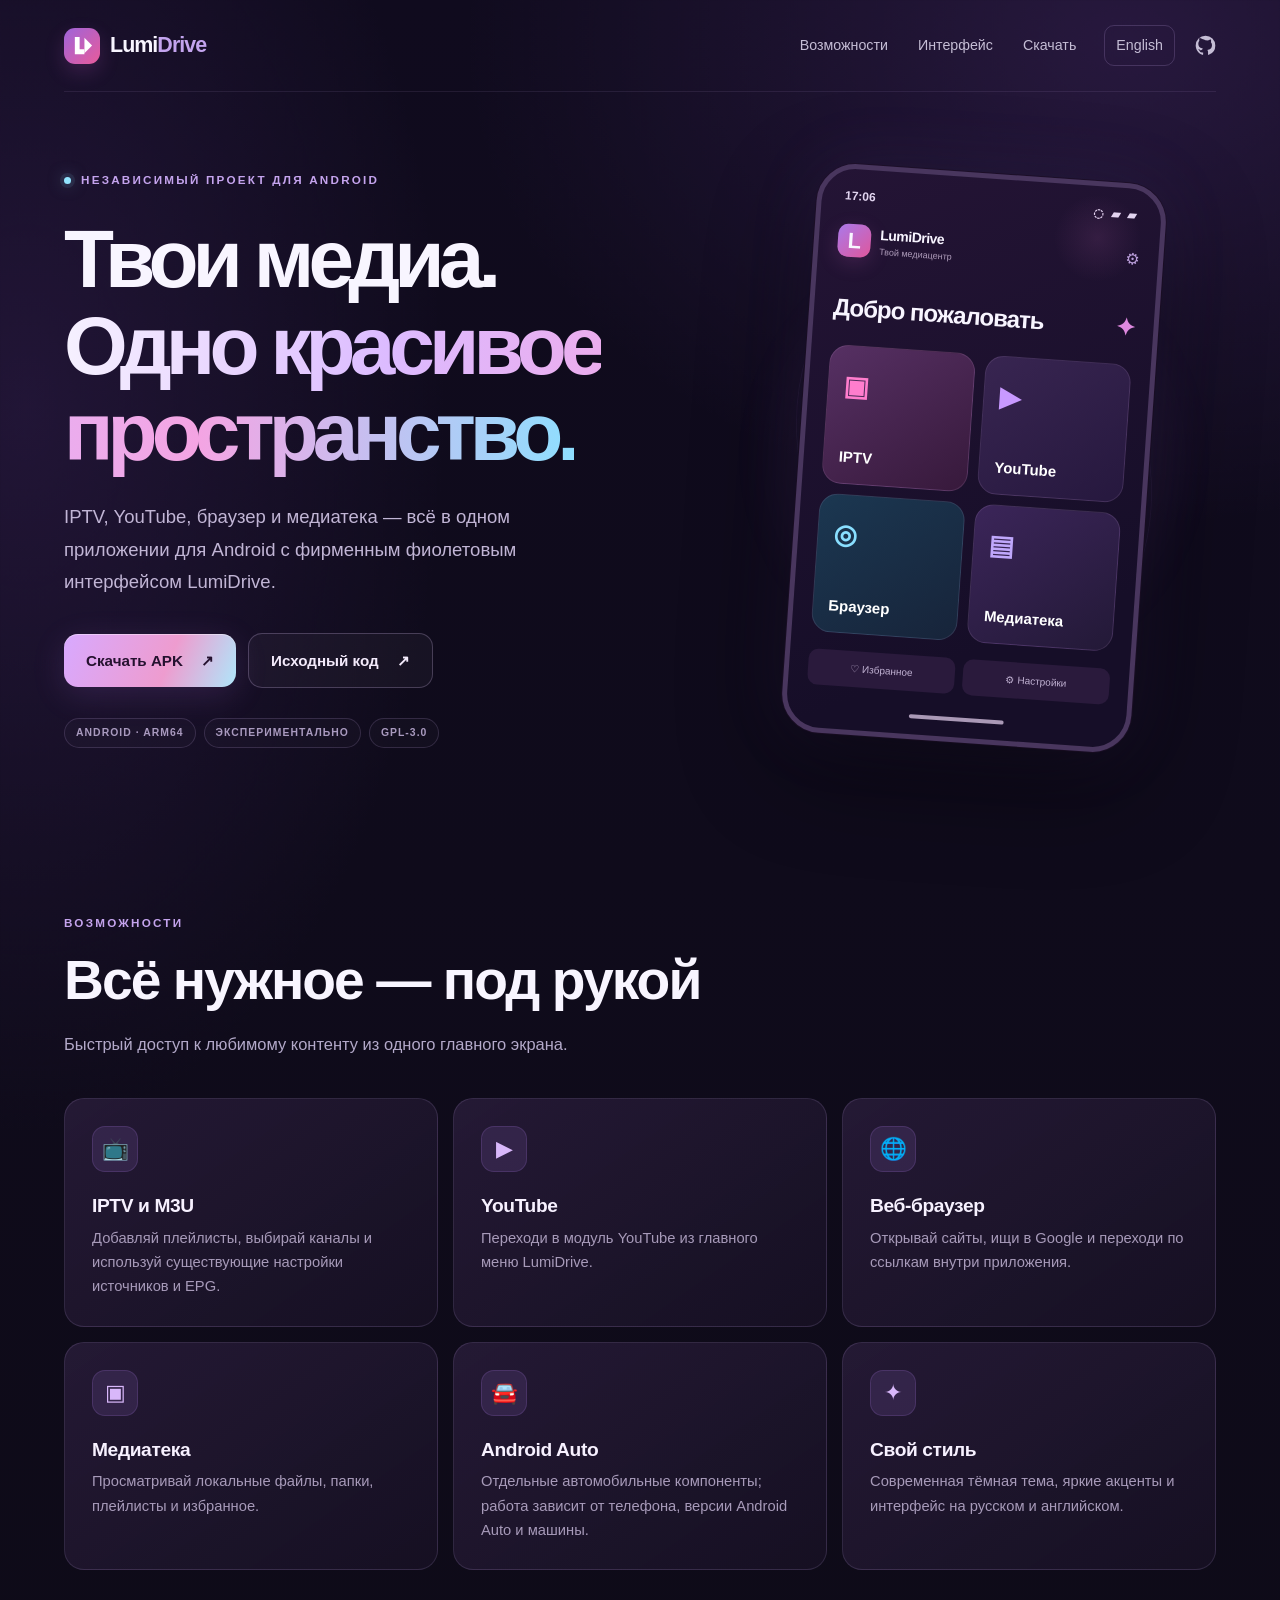
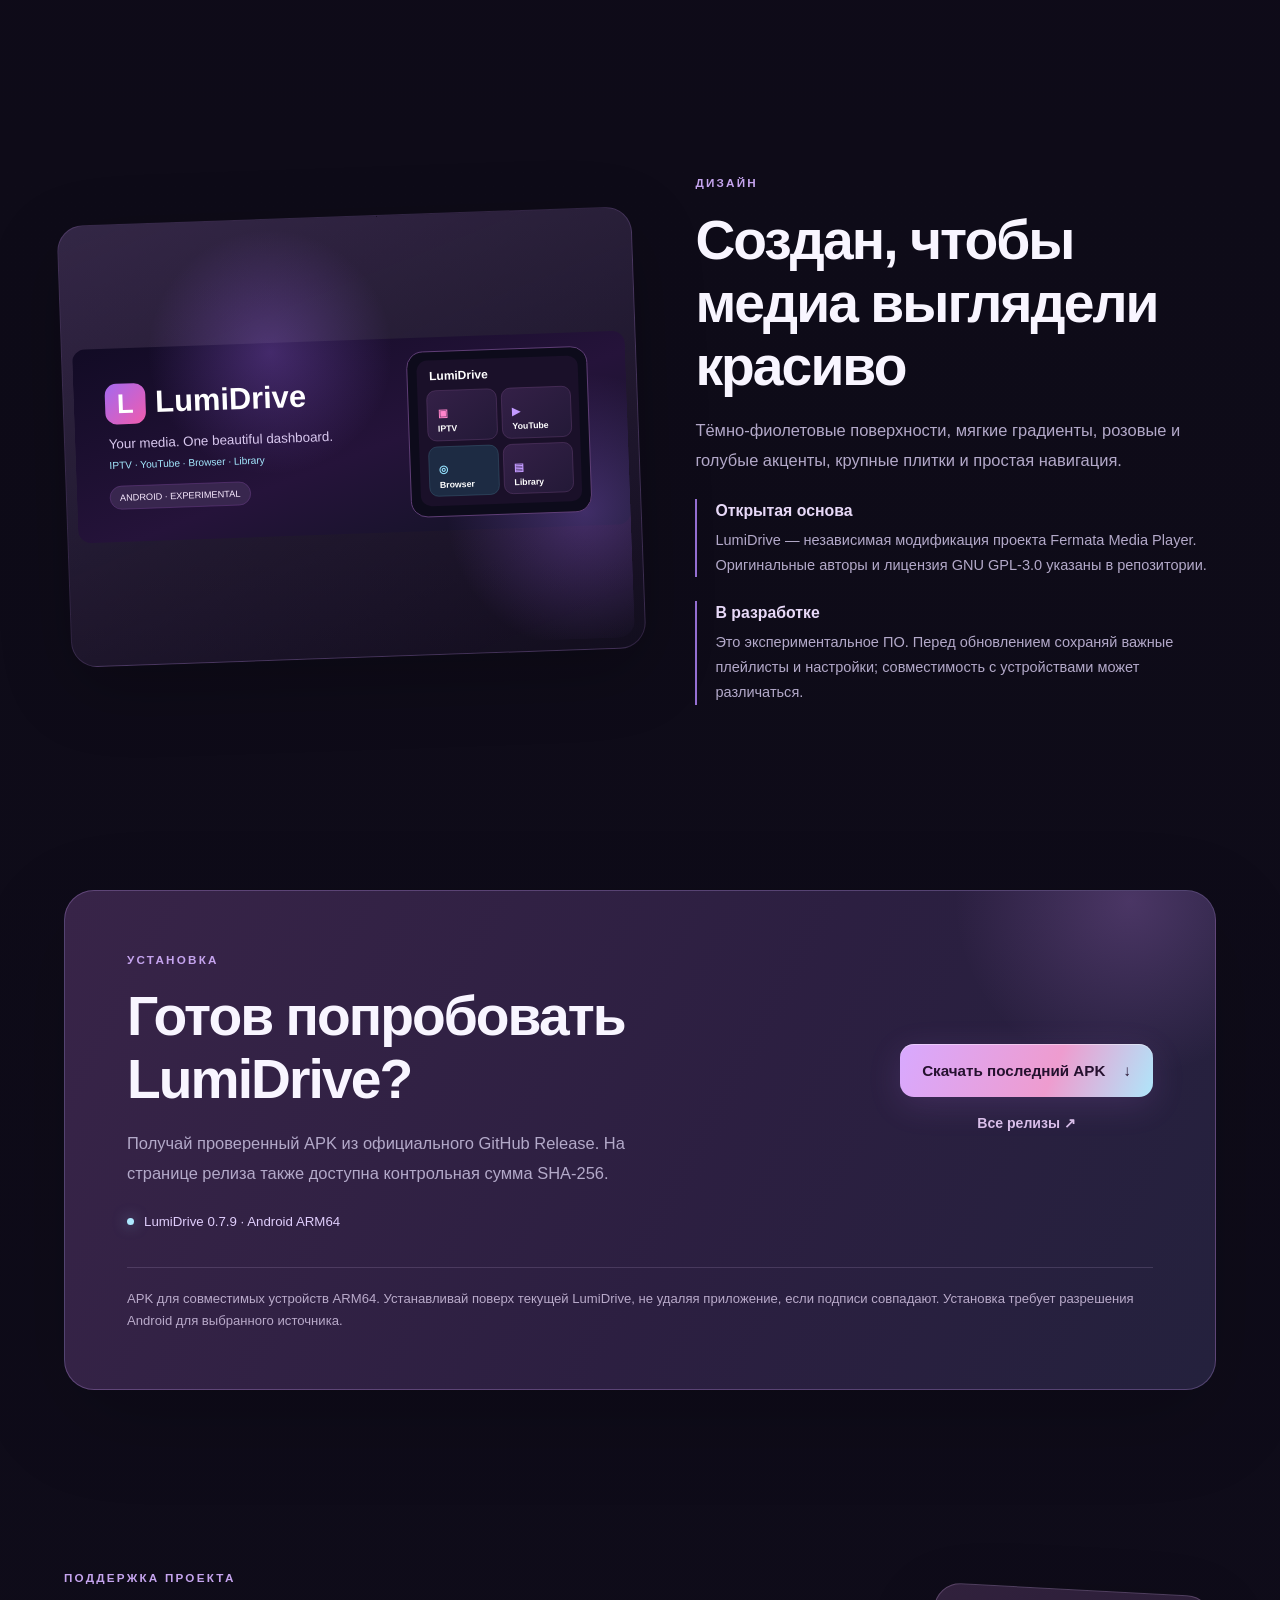
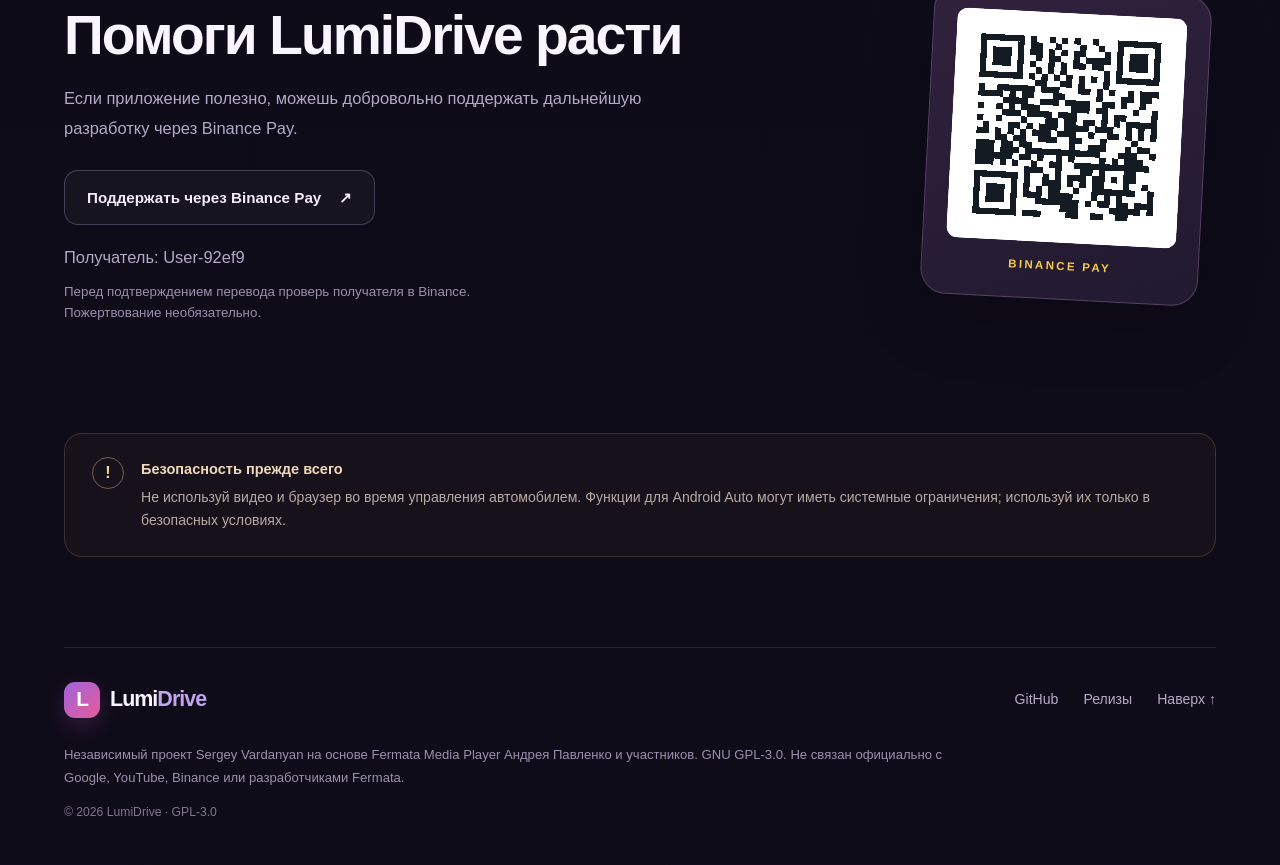
==== commit ce22953c: "docs: show LumiDrive 0.7.9 on Russian website" ====
--- a/docs/index.html
+++ b/docs/index.html
@@ -43,6 +43,7 @@
     "url": "https://github.com/serge9900"
   },
   "license": "https://www.gnu.org/licenses/gpl-3.0.html",
+  "softwareVersion": "0.7.9",
   "downloadUrl": "https://github.com/serge9900/LumiDrive-build/releases/latest",
   "sameAs": [
     "https://github.com/serge9900/LumiDrive-build"
@@ -118,7 +119,7 @@
   </section>
   <section class="section wrap download-section" id="download">
     <div class="download-panel"><div><span class="eyebrow">УСТАНОВКА</span><h2>Готов попробовать LumiDrive?</h2><p>Получай проверенный APK из официального GitHub Release. На странице релиза также доступна контрольная сумма SHA‑256.</p>
-    <p class="version-line"><span class="version-indicator"></span><span data-latest-version data-fallback="Последний опубликованный релиз">Проверяем последнюю версию…</span></p></div>
+    <p class="version-line"><span class="version-indicator"></span><span data-latest-version data-fallback="LumiDrive 0.7.9 · Android ARM64">LumiDrive 0.7.9 · Android ARM64</span></p></div>
     <div class="download-actions"><a class="btn btn-primary" href="https://github.com/serge9900/LumiDrive-build/releases/latest" data-download target="_blank" rel="noopener noreferrer"><span>Скачать последний APK</span><span aria-hidden="true">↓</span></a><a class="secondary-link" href="https://github.com/serge9900/LumiDrive-build/releases" target="_blank" rel="noopener noreferrer">Все релизы ↗</a></div>
     <p class="download-footnote">APK для совместимых устройств ARM64. Устанавливай поверх текущей LumiDrive, не удаляя приложение, если подписи совпадают. Установка требует разрешения Android для выбранного источника.</p></div>
   </section>
--- a/docs/assets/site.css
+++ b/docs/assets/site.css
@@ -89,7 +89,6 @@
 .mock-quick { display:flex; gap:8px; margin-top:17px; font-size:10px; color:#c0b1d2; }
 .mock-quick span { flex:1; padding:10px 6px; border-radius:10px; text-align:center; background:#2a1a3c; }
 .mock-bottom { width:95px; height:4px; background:#c5b2cf; border-radius:10px; margin:23px auto 0; opacity:.85; }
-.mock-label { position:absolute; bottom:-5px; left:50%; white-space:nowrap; transform:translateX(-50%); font-size:11px; color:#80708f; letter-spacing:.06em; }
 .section { padding-block:90px; }
 .section-heading { max-width:680px; margin-bottom:38px; }
 .section-heading h2, .design-copy h2, .support-copy h2, .download-panel h2 { margin-top:14px; }
@@ -183,7 +182,6 @@
  .hero-art { min-height:558px; }
  .mock-phone { width:315px; min-height:510px; }
  .mock-tile { min-height:128px; }
- .mock-label { font-size:10px; }
  .section-heading { margin-bottom:26px; }
  .features { grid-template-columns:1fr; }
  .feature { min-height:unset; padding:23px; }
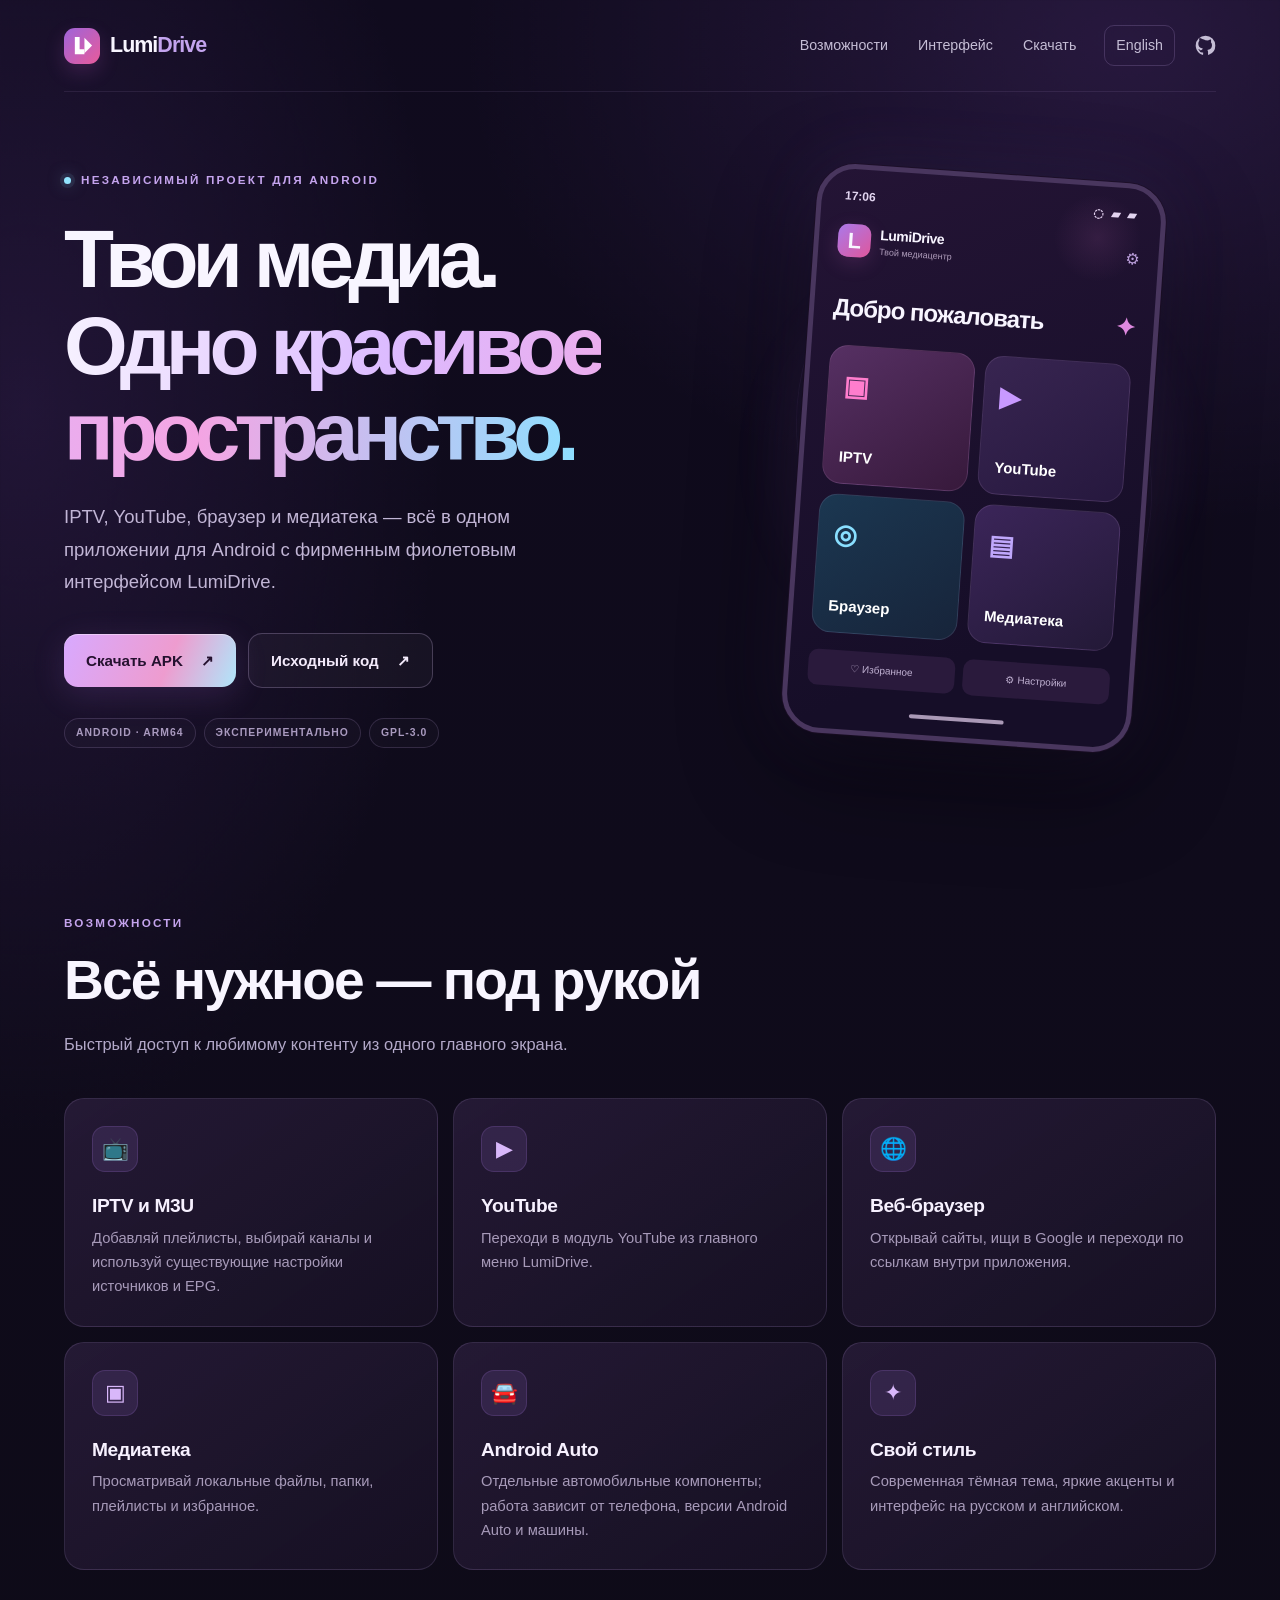
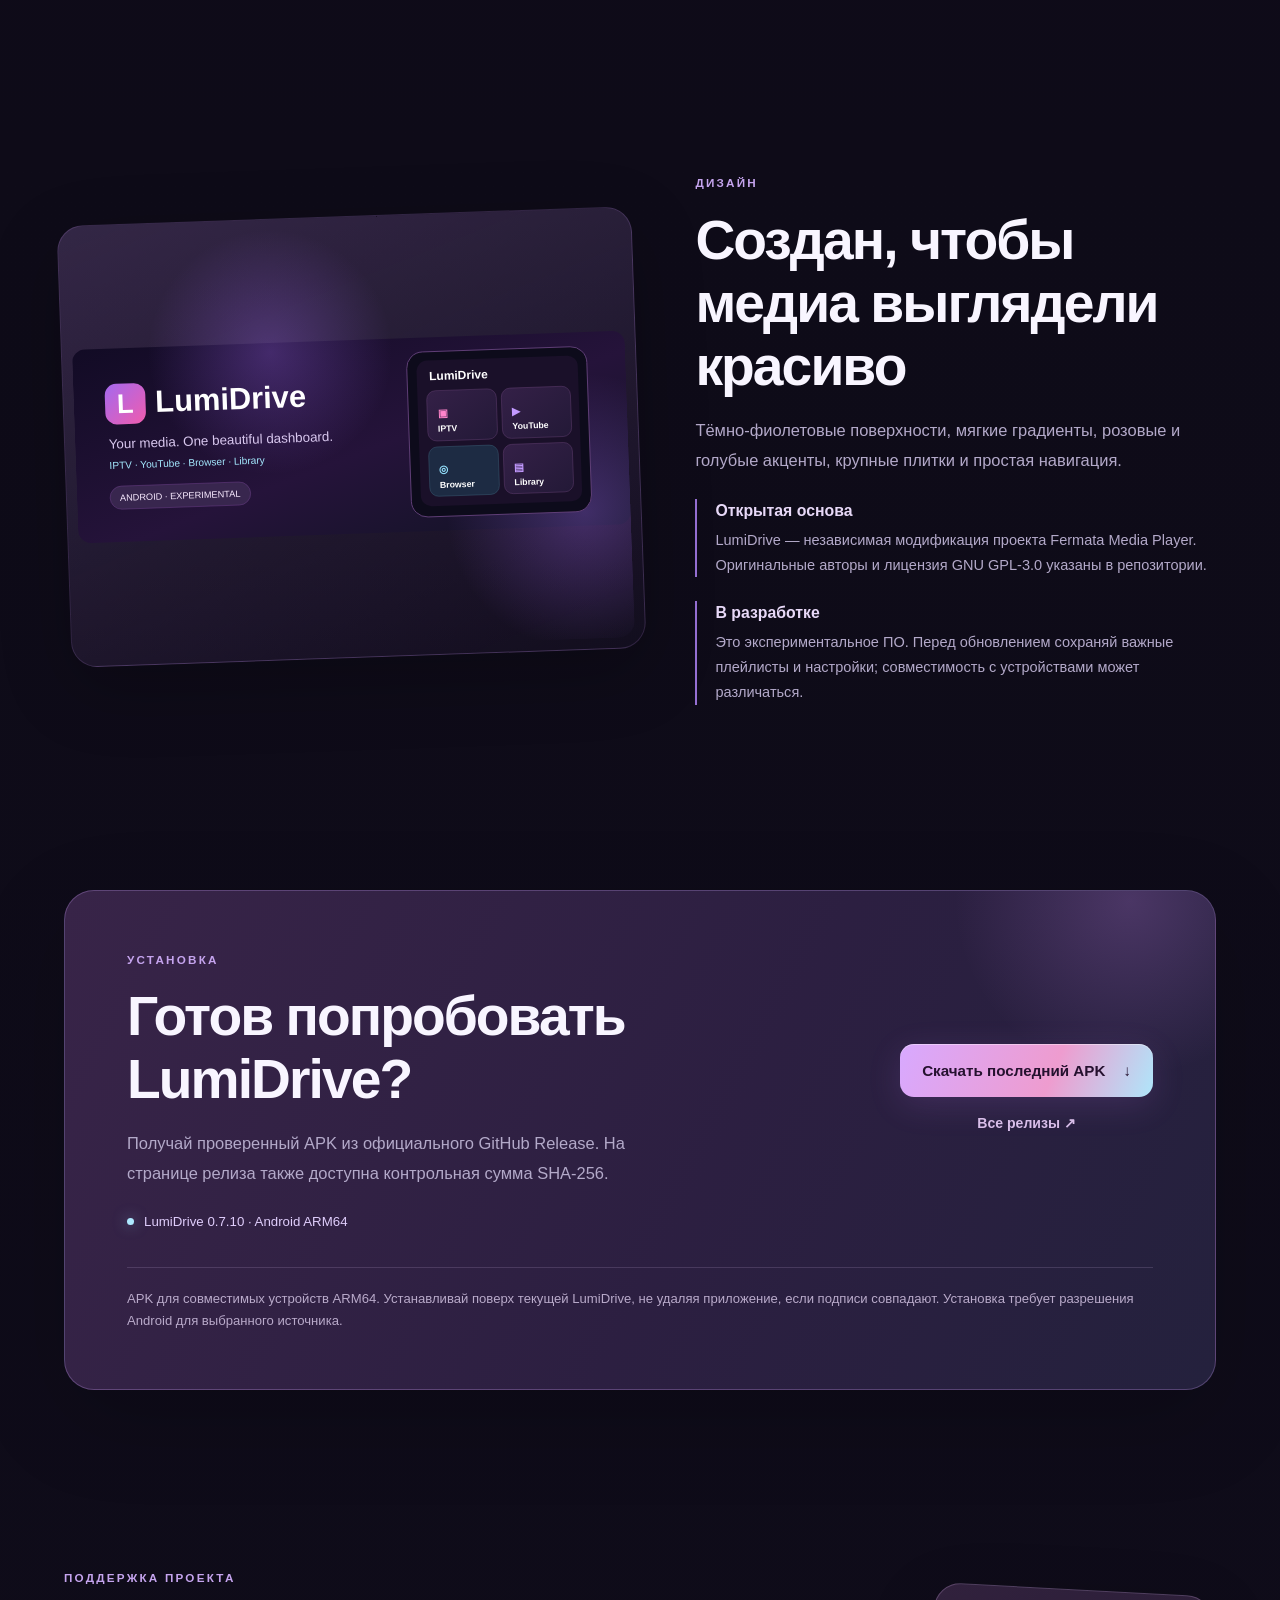
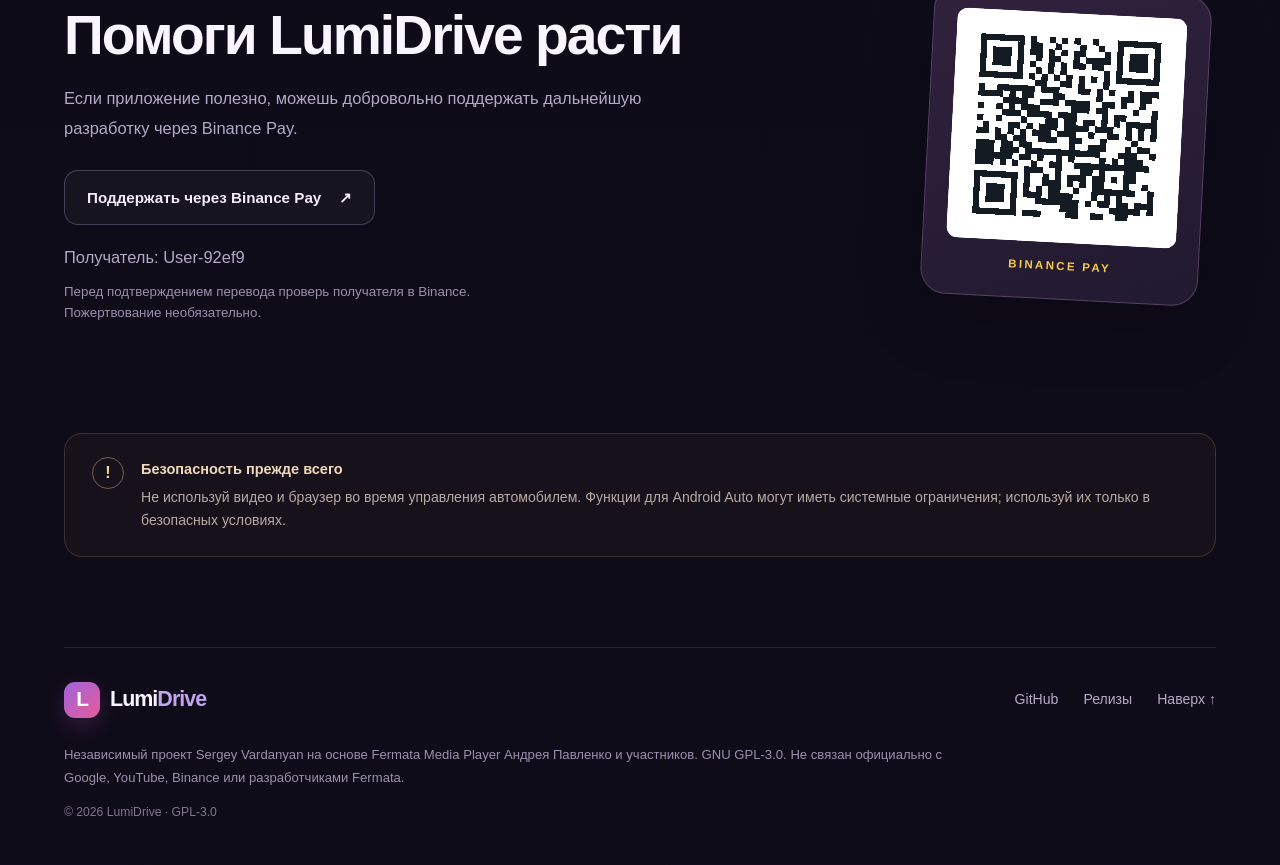
==== commit e7912bea: "docs: update published release to 0.7.10" ====
--- a/docs/index.html
+++ b/docs/index.html
@@ -43,7 +43,7 @@
     "url": "https://github.com/serge9900"
   },
   "license": "https://www.gnu.org/licenses/gpl-3.0.html",
-  "softwareVersion": "0.7.9",
+  "softwareVersion": "0.7.10",
   "downloadUrl": "https://github.com/serge9900/LumiDrive-build/releases/latest",
   "sameAs": [
     "https://github.com/serge9900/LumiDrive-build"
@@ -119,7 +119,7 @@
   </section>
   <section class="section wrap download-section" id="download">
     <div class="download-panel"><div><span class="eyebrow">УСТАНОВКА</span><h2>Готов попробовать LumiDrive?</h2><p>Получай проверенный APK из официального GitHub Release. На странице релиза также доступна контрольная сумма SHA‑256.</p>
-    <p class="version-line"><span class="version-indicator"></span><span data-latest-version data-fallback="LumiDrive 0.7.9 · Android ARM64">LumiDrive 0.7.9 · Android ARM64</span></p></div>
+    <p class="version-line"><span class="version-indicator"></span><span data-latest-version data-fallback="LumiDrive 0.7.10 · Android ARM64">LumiDrive 0.7.10 · Android ARM64</span></p></div>
     <div class="download-actions"><a class="btn btn-primary" href="https://github.com/serge9900/LumiDrive-build/releases/latest" data-download target="_blank" rel="noopener noreferrer"><span>Скачать последний APK</span><span aria-hidden="true">↓</span></a><a class="secondary-link" href="https://github.com/serge9900/LumiDrive-build/releases" target="_blank" rel="noopener noreferrer">Все релизы ↗</a></div>
     <p class="download-footnote">APK для совместимых устройств ARM64. Устанавливай поверх текущей LumiDrive, не удаляя приложение, если подписи совпадают. Установка требует разрешения Android для выбранного источника.</p></div>
   </section>
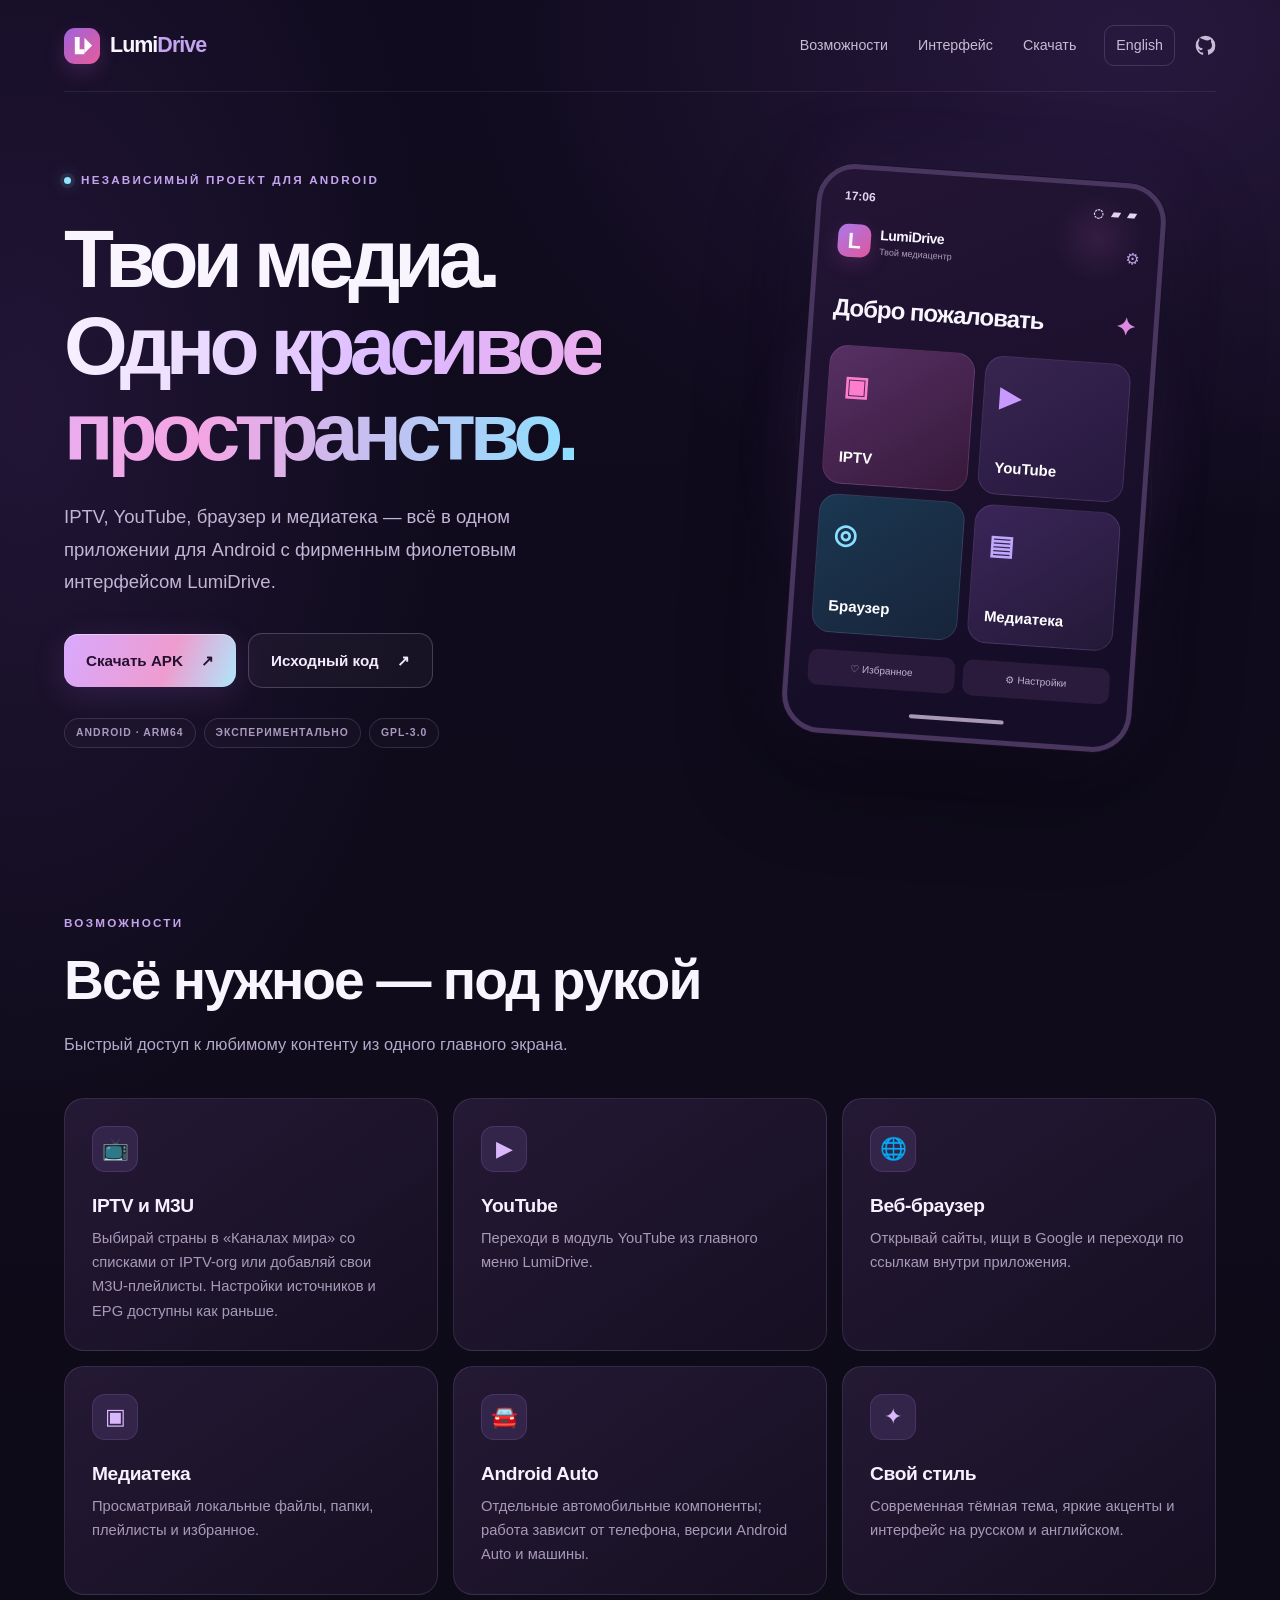
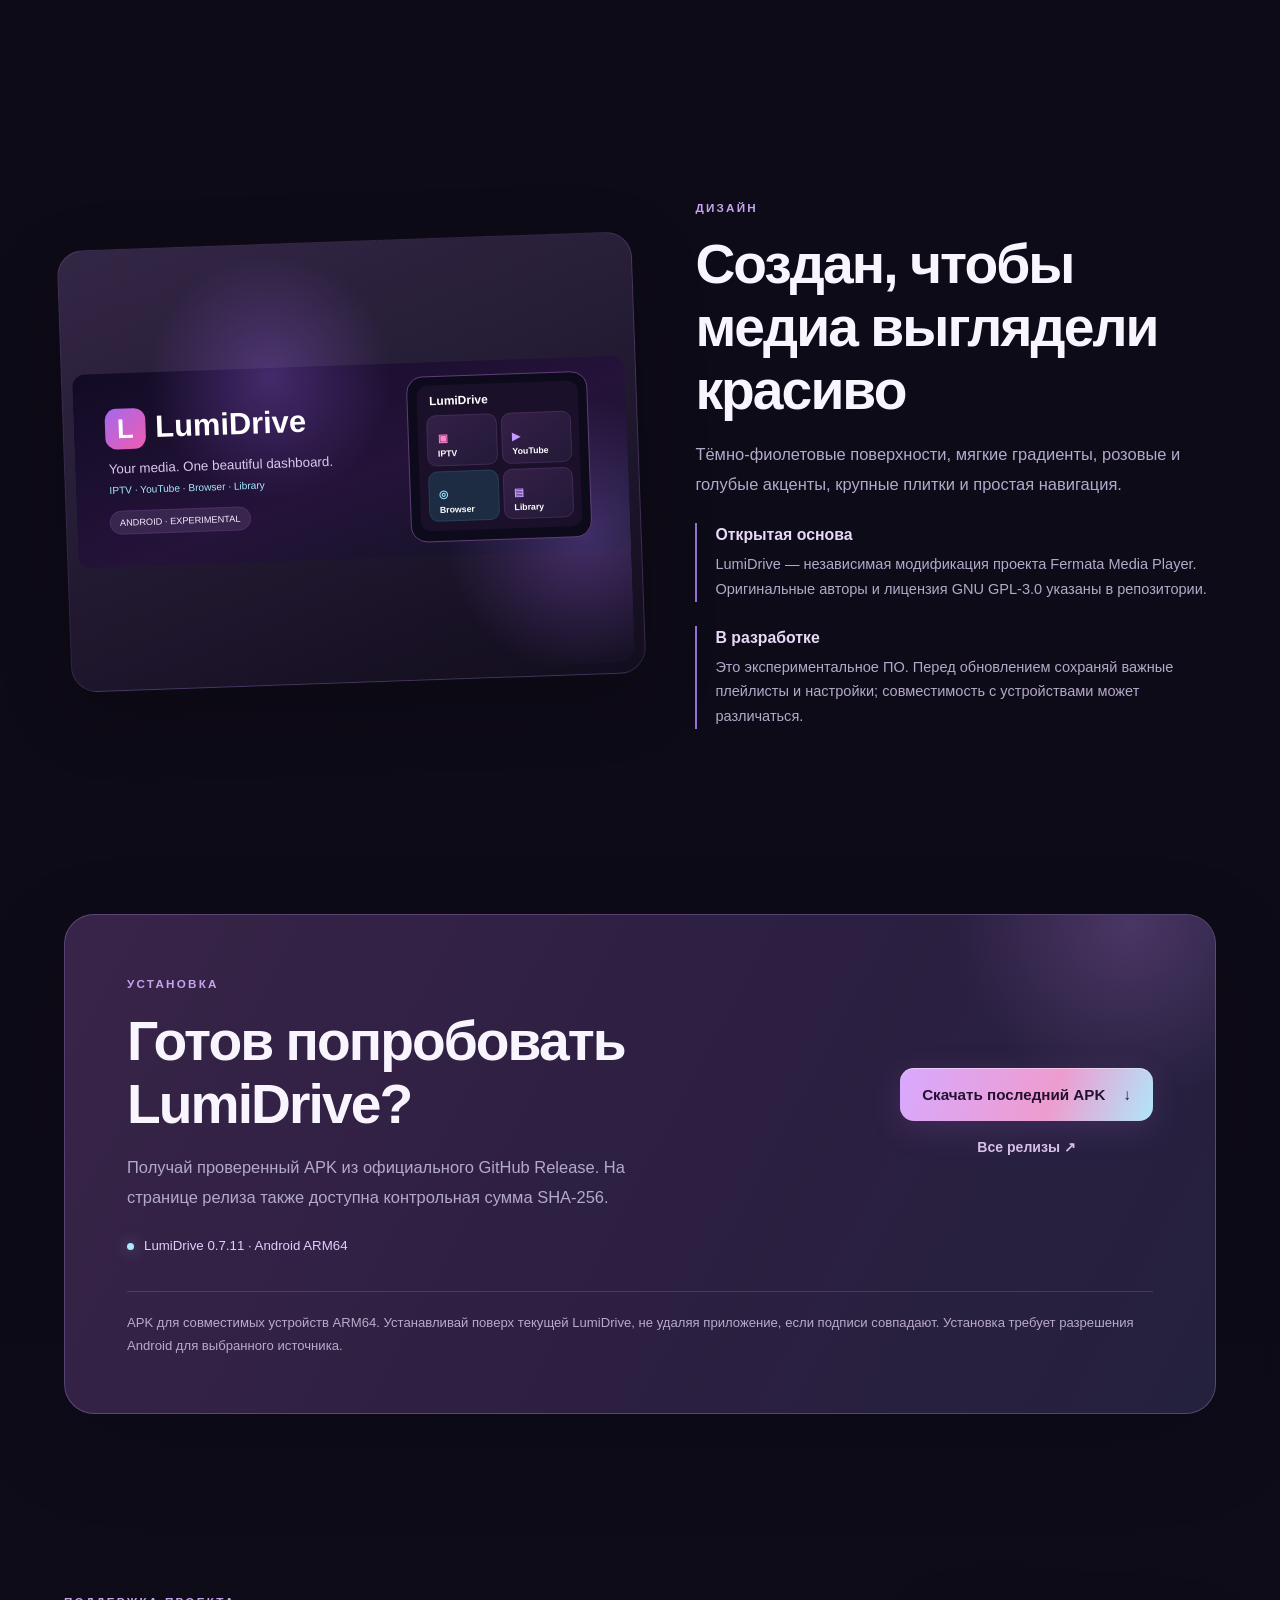
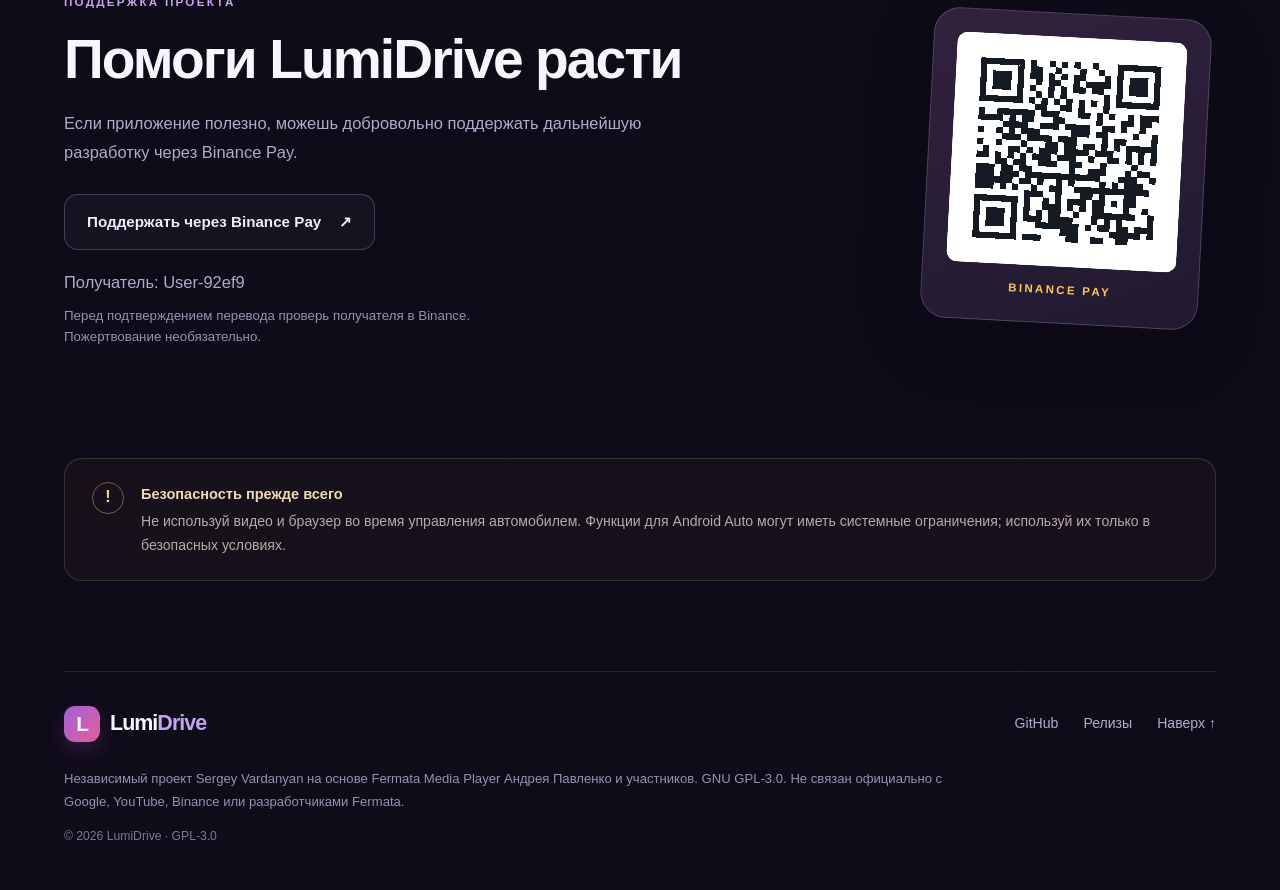
==== commit cb207ecb: "Document 0.7.11 release and credit IPTV-org country playlists in README and website" ====
--- a/docs/index.html
+++ b/docs/index.html
@@ -43,7 +43,7 @@
     "url": "https://github.com/serge9900"
   },
   "license": "https://www.gnu.org/licenses/gpl-3.0.html",
-  "softwareVersion": "0.7.10",
+  "softwareVersion": "0.7.11",
   "downloadUrl": "https://github.com/serge9900/LumiDrive-build/releases/latest",
   "sameAs": [
     "https://github.com/serge9900/LumiDrive-build"
@@ -103,7 +103,7 @@
   </section>
   <section id="features" class="section wrap">
    <div class="section-heading"><span class="eyebrow">ВОЗМОЖНОСТИ</span><h2>Всё нужное — под рукой</h2><p>Быстрый доступ к любимому контенту из одного главного экрана.</p></div>
-   <div class="features"><article class="feature"><span class="feature-icon" aria-hidden="true">📺</span><h3>IPTV и M3U</h3><p>Добавляй плейлисты, выбирай каналы и используй существующие настройки источников и EPG.</p></article>
+   <div class="features"><article class="feature"><span class="feature-icon" aria-hidden="true">📺</span><h3>IPTV и M3U</h3><p>Выбирай страны в «Каналах мира» со списками от <a href="https://github.com/iptv-org/iptv">IPTV-org</a> или добавляй свои M3U-плейлисты. Настройки источников и EPG доступны как раньше.</p></article>
 <article class="feature"><span class="feature-icon" aria-hidden="true">▶</span><h3>YouTube</h3><p>Переходи в модуль YouTube из главного меню LumiDrive.</p></article>
 <article class="feature"><span class="feature-icon" aria-hidden="true">🌐</span><h3>Веб-браузер</h3><p>Открывай сайты, ищи в Google и переходи по ссылкам внутри приложения.</p></article>
 <article class="feature"><span class="feature-icon" aria-hidden="true">▣</span><h3>Медиатека</h3><p>Просматривай локальные файлы, папки, плейлисты и избранное.</p></article>
@@ -119,7 +119,7 @@
   </section>
   <section class="section wrap download-section" id="download">
     <div class="download-panel"><div><span class="eyebrow">УСТАНОВКА</span><h2>Готов попробовать LumiDrive?</h2><p>Получай проверенный APK из официального GitHub Release. На странице релиза также доступна контрольная сумма SHA‑256.</p>
-    <p class="version-line"><span class="version-indicator"></span><span data-latest-version data-fallback="LumiDrive 0.7.10 · Android ARM64">LumiDrive 0.7.10 · Android ARM64</span></p></div>
+    <p class="version-line"><span class="version-indicator"></span><span data-latest-version data-fallback="LumiDrive 0.7.11 · Android ARM64">LumiDrive 0.7.11 · Android ARM64</span></p></div>
     <div class="download-actions"><a class="btn btn-primary" href="https://github.com/serge9900/LumiDrive-build/releases/latest" data-download target="_blank" rel="noopener noreferrer"><span>Скачать последний APK</span><span aria-hidden="true">↓</span></a><a class="secondary-link" href="https://github.com/serge9900/LumiDrive-build/releases" target="_blank" rel="noopener noreferrer">Все релизы ↗</a></div>
     <p class="download-footnote">APK для совместимых устройств ARM64. Устанавливай поверх текущей LumiDrive, не удаляя приложение, если подписи совпадают. Установка требует разрешения Android для выбранного источника.</p></div>
   </section>
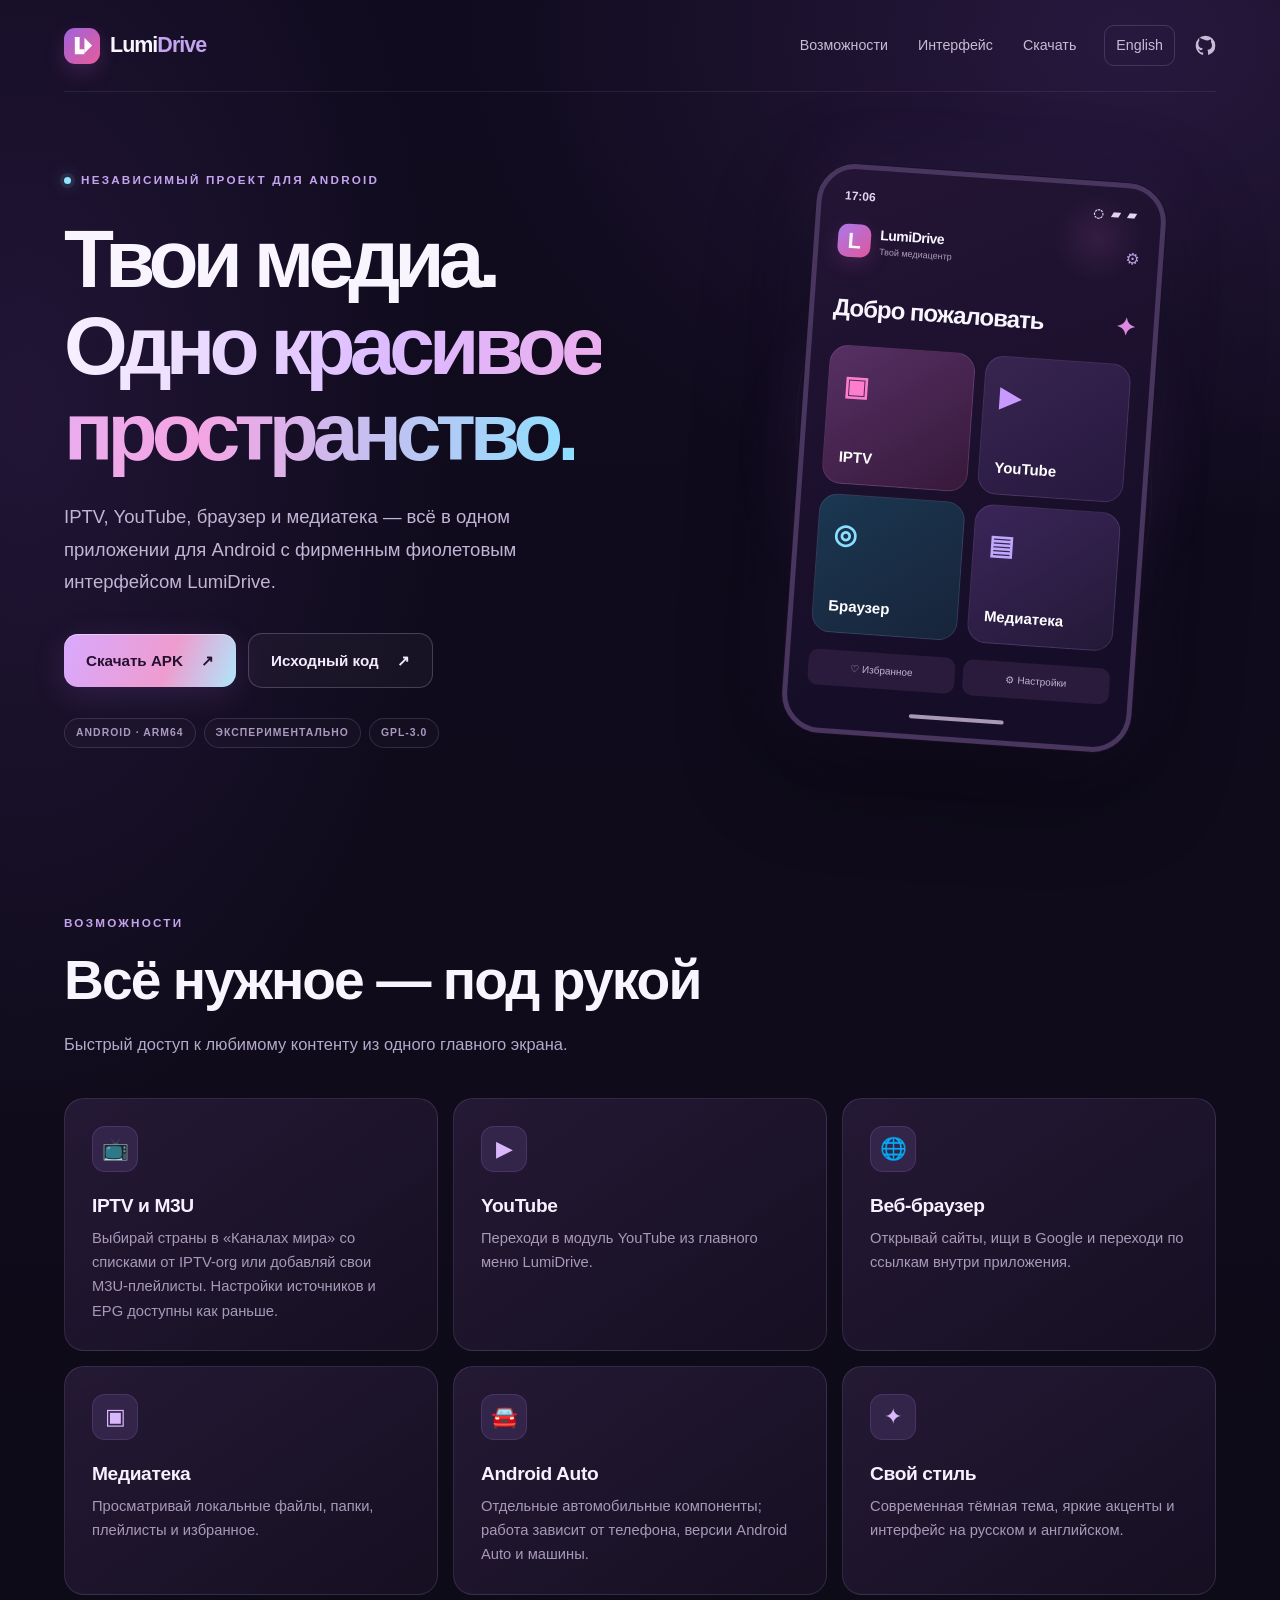
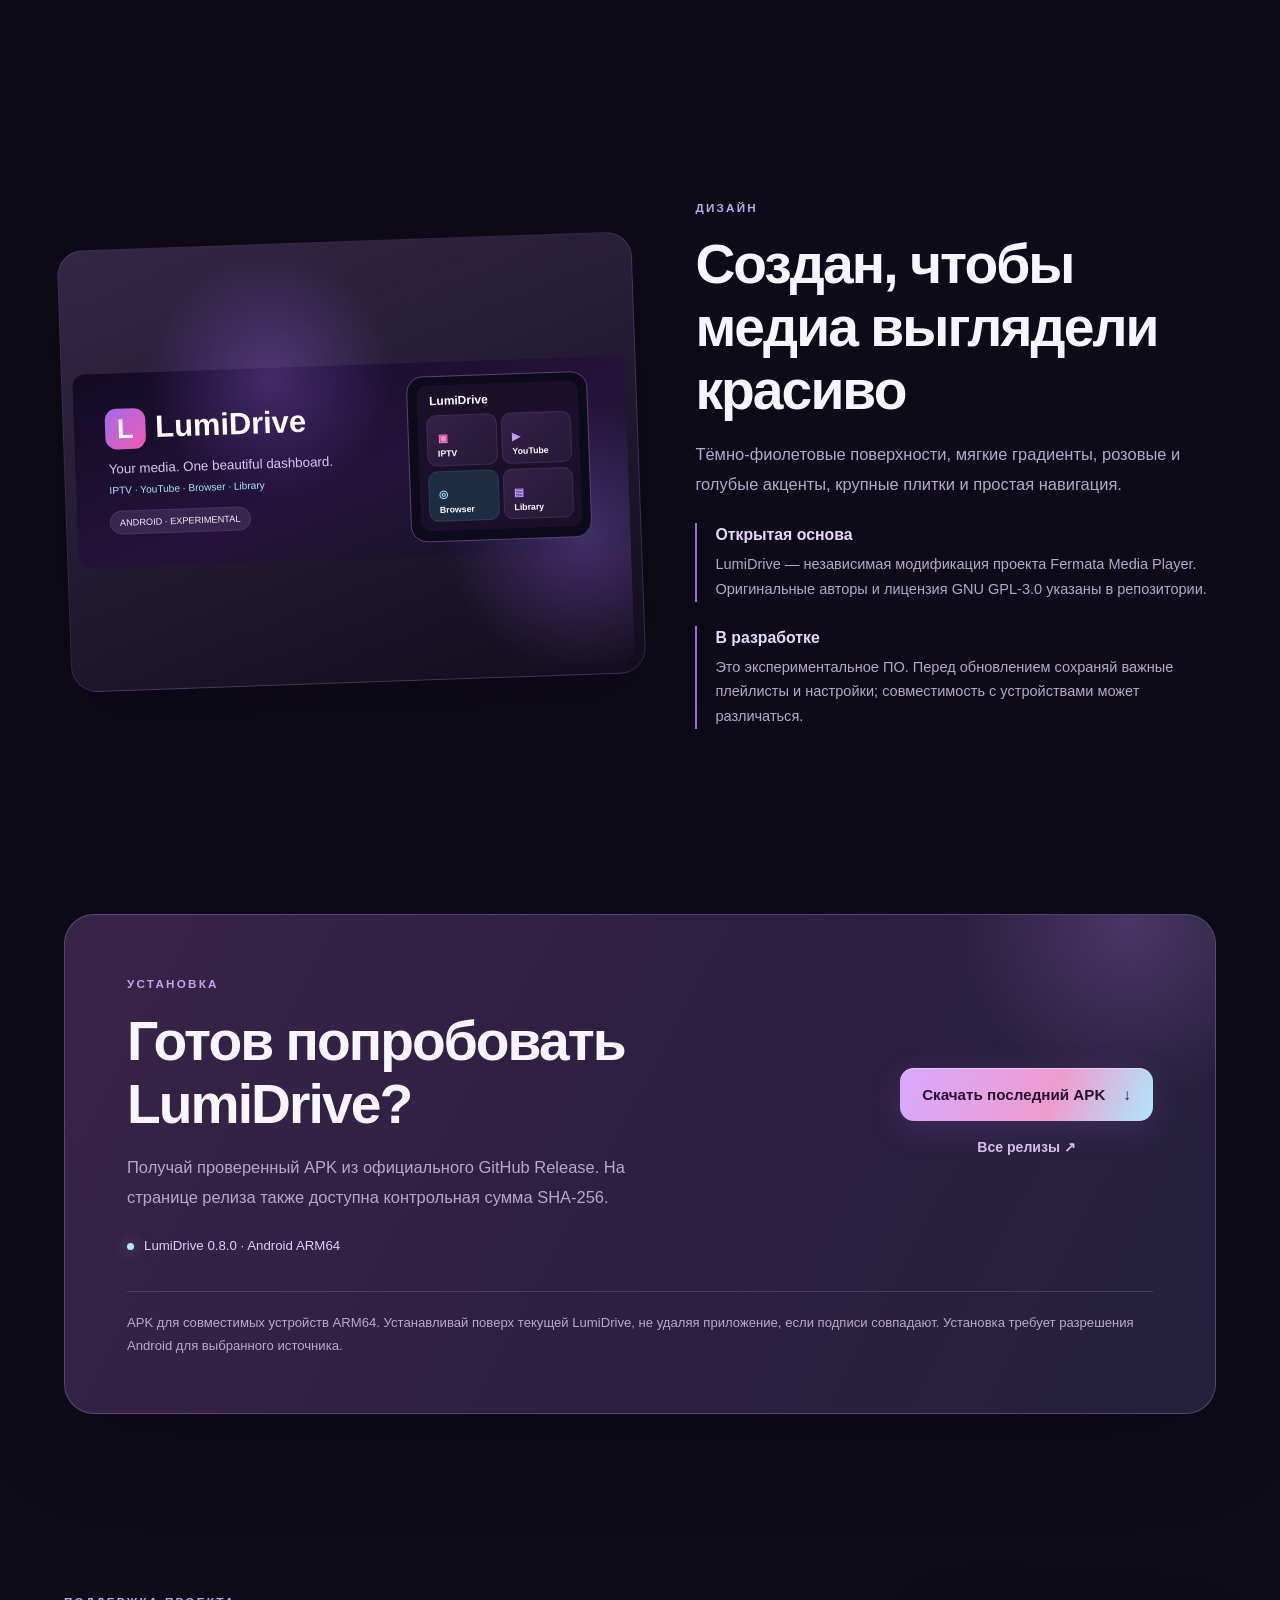
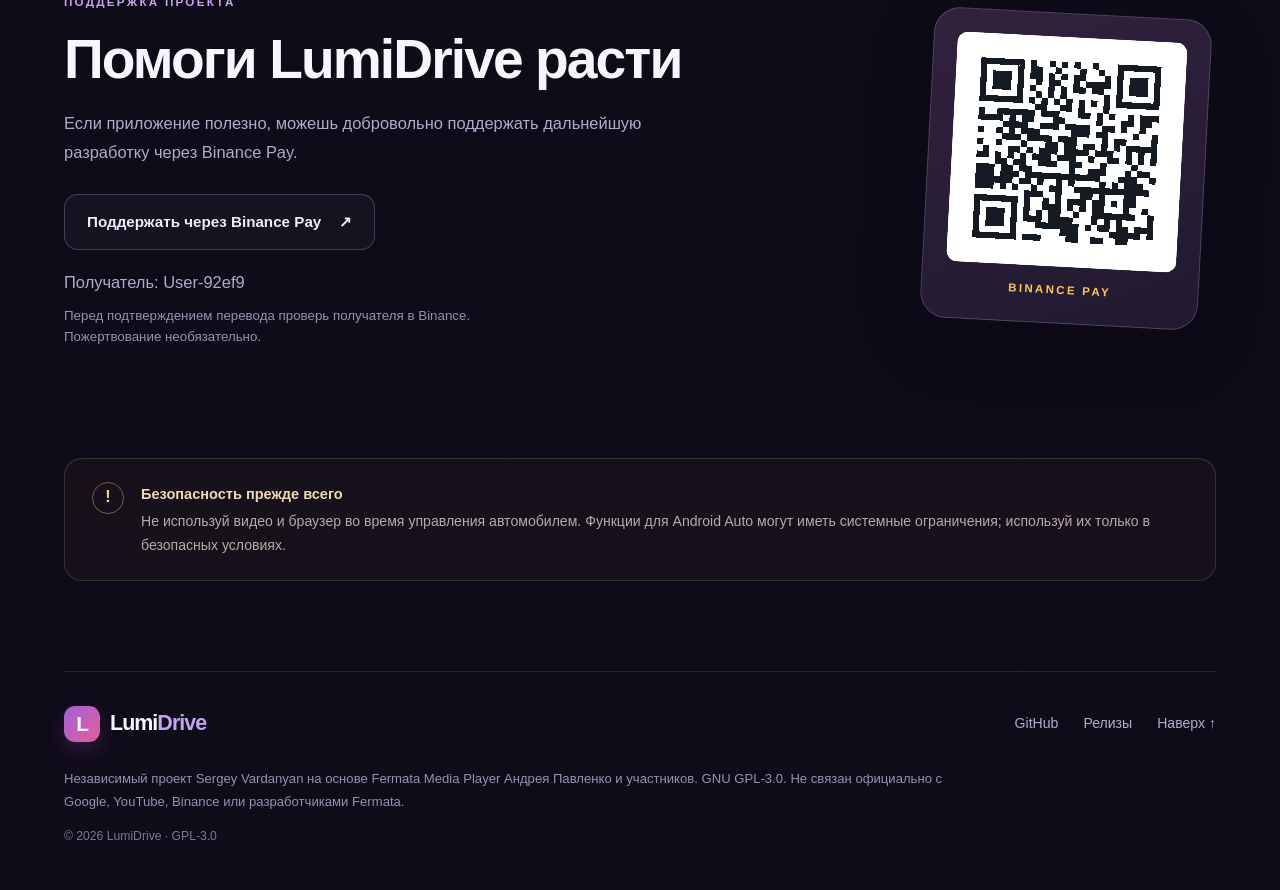
==== commit 1380ab4c: "Update README and both websites for LumiDrive 0.8.0" ====
--- a/docs/index.html
+++ b/docs/index.html
@@ -43,7 +43,7 @@
     "url": "https://github.com/serge9900"
   },
   "license": "https://www.gnu.org/licenses/gpl-3.0.html",
-  "softwareVersion": "0.7.11",
+  "softwareVersion": "0.8.0",
   "downloadUrl": "https://github.com/serge9900/LumiDrive-build/releases/latest",
   "sameAs": [
     "https://github.com/serge9900/LumiDrive-build"
@@ -119,7 +119,7 @@
   </section>
   <section class="section wrap download-section" id="download">
     <div class="download-panel"><div><span class="eyebrow">УСТАНОВКА</span><h2>Готов попробовать LumiDrive?</h2><p>Получай проверенный APK из официального GitHub Release. На странице релиза также доступна контрольная сумма SHA‑256.</p>
-    <p class="version-line"><span class="version-indicator"></span><span data-latest-version data-fallback="LumiDrive 0.7.11 · Android ARM64">LumiDrive 0.7.11 · Android ARM64</span></p></div>
+    <p class="version-line"><span class="version-indicator"></span><span data-latest-version data-fallback="LumiDrive 0.8.0 · Android ARM64">LumiDrive 0.8.0 · Android ARM64</span></p></div>
     <div class="download-actions"><a class="btn btn-primary" href="https://github.com/serge9900/LumiDrive-build/releases/latest" data-download target="_blank" rel="noopener noreferrer"><span>Скачать последний APK</span><span aria-hidden="true">↓</span></a><a class="secondary-link" href="https://github.com/serge9900/LumiDrive-build/releases" target="_blank" rel="noopener noreferrer">Все релизы ↗</a></div>
     <p class="download-footnote">APK для совместимых устройств ARM64. Устанавливай поверх текущей LumiDrive, не удаляя приложение, если подписи совпадают. Установка требует разрешения Android для выбранного источника.</p></div>
   </section>
